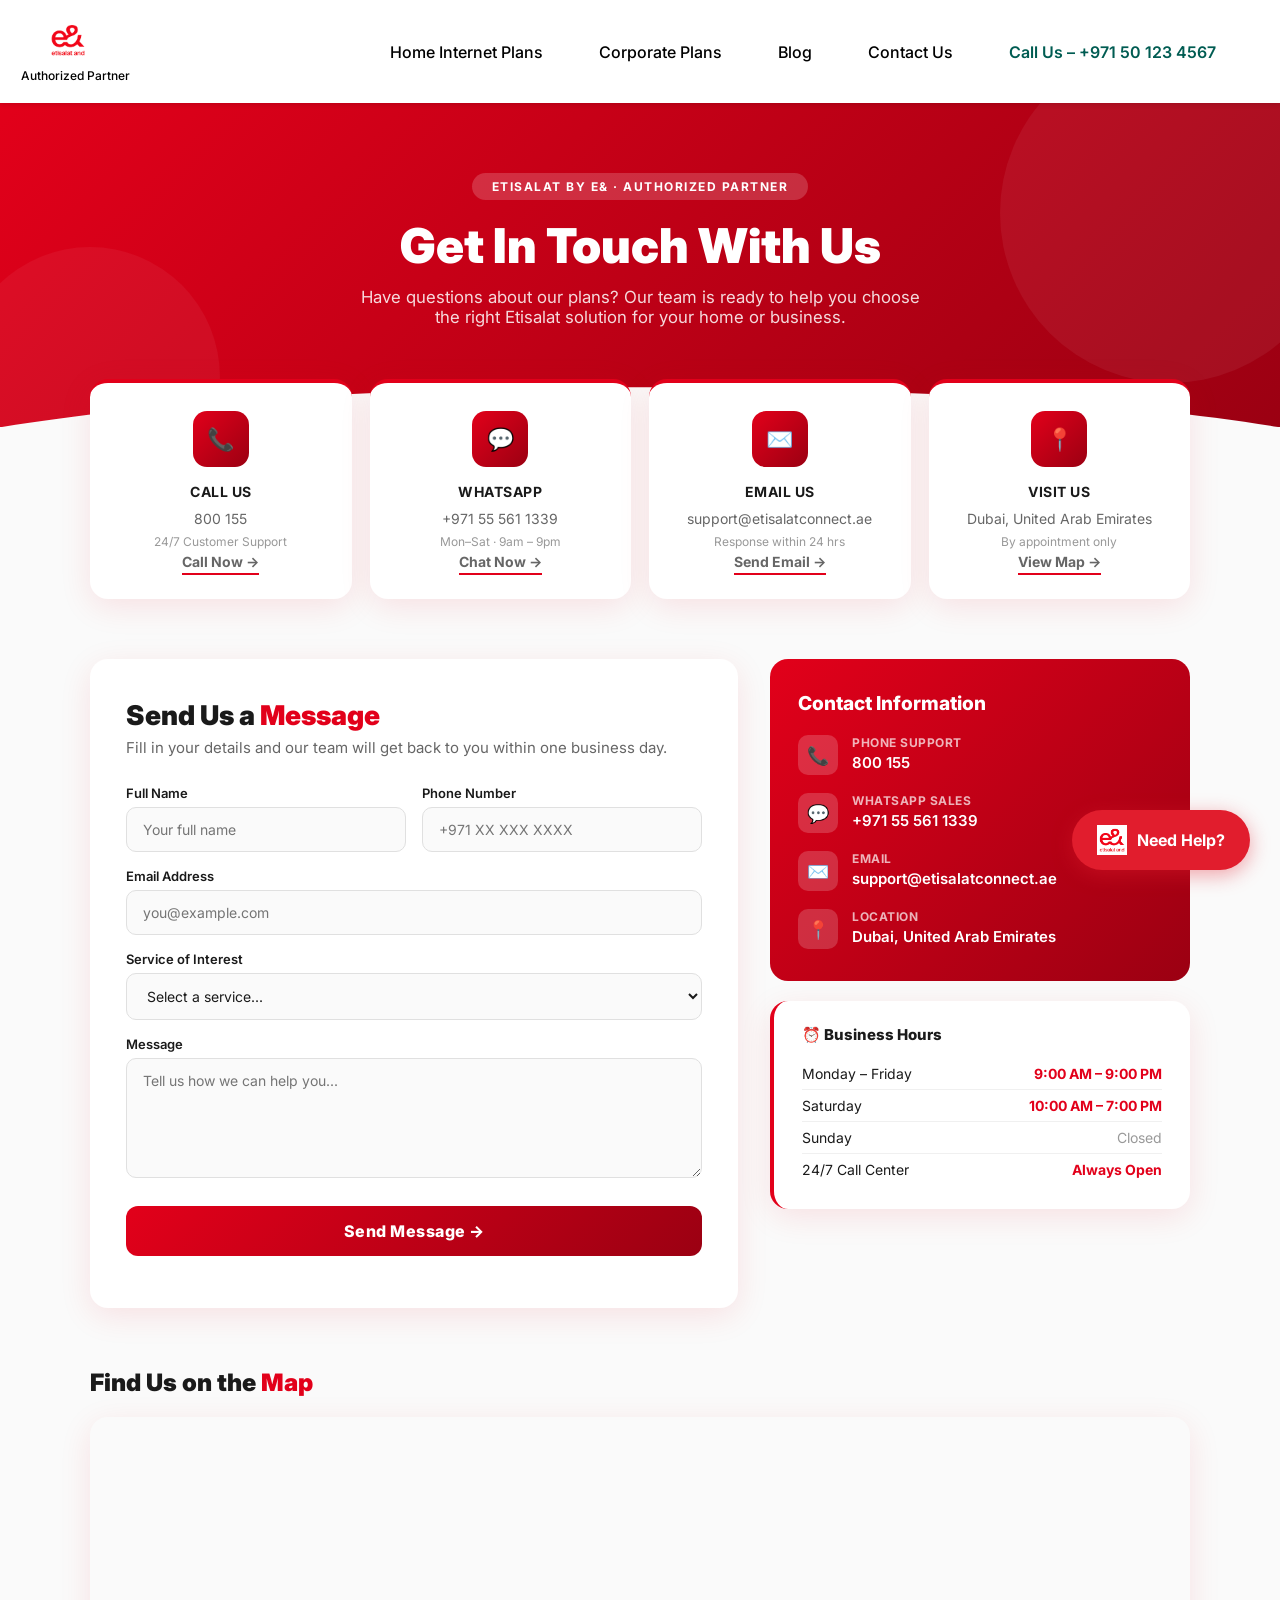
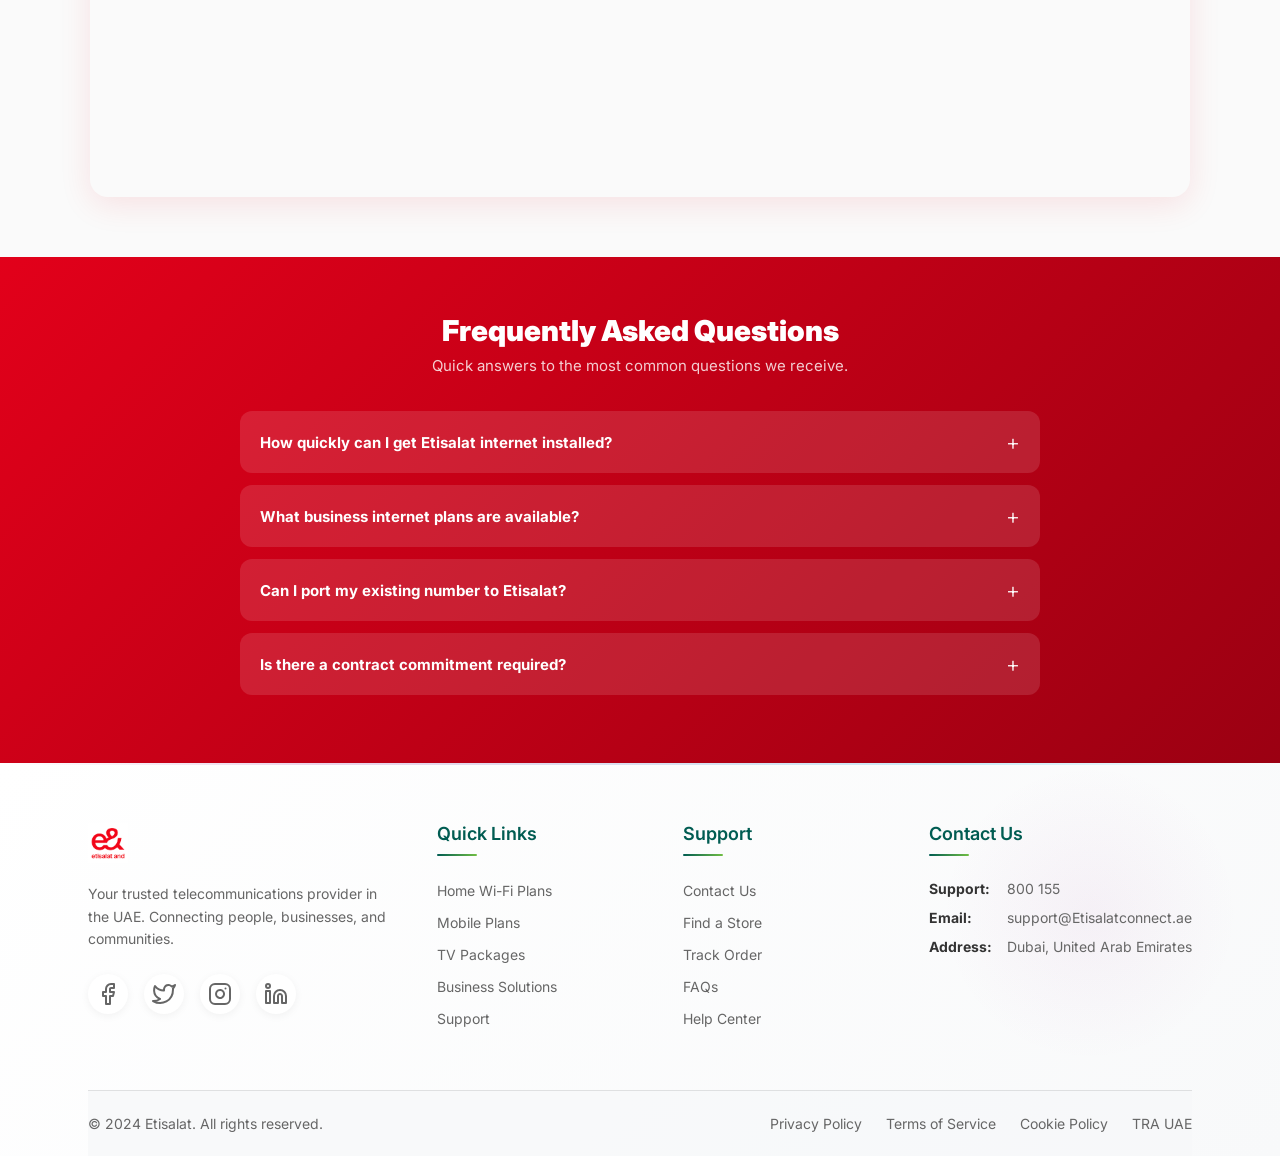
==== contact.html @ 7878f1e3 "added etisalat" ====
﻿<!DOCTYPE html>
<html lang="en">

<head>
    <meta charset="UTF-8">
    <meta name="viewport" content="width=device-width, initial-scale=1.0">

    <!-- Primary SEO Meta Tags -->
    <title>Contact Etisalat by e& | Support & Sales</title>
    <meta name="title" content="Contact Etisalat by e& | Support & Sales">
    <meta name="description"
        content="Contact Etisalat by e& for home and business internet plans, sales and support across UAE. Call +971 55 561 1339 or visit our office in Dubai." />
    <meta name="keywords"
        content="Etisalat contact, Etisalat support, Etisalat sales, Etisalat internet plans contact, Etisalat home internet contact, Etisalat corporate contact, Etisalat recharge online, Etisalat offers" />
    <meta name="robots" content="index, follow">
    <meta http-equiv="Content-Type" content="text/html; charset=utf-8">
    <meta name="language" content="English">
    <meta name="author" content="Etisalat by e& Authorized Partner">

    <!-- Open Graph / Facebook -->
    <meta property="og:type" content="website">
    <meta property="og:url" content="https://www.Etisalatconnect.ae/corporate-plans">
    <meta property="og:title" content="Etisalat Corporate Plans UAE | Business Internet Plans Dubai">
    <meta property="og:description"
        content="Get the best Etisalat corporate internet plans in UAE. High-speed business internet starting from AED 279. Fiber, wireless, and 5G business plans with unlimited data.">
    <meta property="og:image" content="https://www.Etisalatconnect.ae/img/Etisalat-corporate-plans-uae.jpg">
    <meta property="og:site_name" content="Etisalat by e&">
    <meta property="og:locale" content="en_AE">

    <!-- Twitter -->
    <meta property="twitter:card" content="summary_large_image">
    <meta property="twitter:url" content="https://www.Etisalatconnect.ae/corporate-plans">
    <meta property="twitter:title" content="Etisalat Corporate Plans UAE | Business Internet Plans Dubai">
    <meta property="twitter:description"
        content="Get the best Etisalat corporate internet plans in UAE. High-speed business internet starting from AED 279. Fiber, wireless, and 5G business plans.">
    <meta property="twitter:image" content="https://www.Etisalatconnect.ae/img/Etisalat-corporate-plans-uae.jpg">

    <!-- Additional SEO Meta Tags -->
    <meta name="geo.region" content="AE">
    <meta name="geo.country" content="United Arab Emirates">
    <meta name="geo.placename" content="Dubai, Abu Dhabi, UAE">
    <meta name="ICBM" content="25.2048,55.2708">

    <!-- Canonical URL -->
    <link rel="canonical" href="https://www.Etisalatconnect.ae/contact">

    <!-- Alternate URLs for different languages/regions -->
    <link rel="alternate" hreflang="en" href="https://www.Etisalatconnect.ae/contact" />
    <link rel="alternate" hreflang="en-ae" href="https://www.Etisalatconnect.ae/contact">
    <link rel="alternate" hreflang="ar-ae" href="https://www.Etisalatconnect.ae/ar/contact">

    <!-- Favicon and Icons -->
    <link rel="icon" type="image/png" href="img/etisalat.png">
    <link rel="shortcut icon" type="image/png" href="img/etisalat.png">
    <link rel="apple-touch-icon" sizes="180x180" href="img/etisalat.png">
    <link rel="icon" type="image/png" sizes="32x32" href="img/etisalat.png">
    <link rel="icon" type="image/png" sizes="16x16" href="img/etisalat.png">

    <!-- Stylesheets -->
    <link rel="stylesheet" href="styles_corp.css">
    <link href="https://fonts.googleapis.com/css2?family=Inter:wght@400;500;600;700&display=swap" rel="stylesheet">

    <!-- Structured Data / JSON-LD -->
    <script type="application/ld+json">
    {
      "@context": "https://schema.org",
      "@type": "Organization",
      "name": "Etisalat by e&",
      "url": "https://www.Etisalatconnect.ae/",
      "logo": "https://www.Etisalatconnect.ae/img/etisalat.png",
      "description": "Authorized partner for Etisalat by e& telecommunications services in UAE",
      "address": {
        "@type": "PostalAddress",
        "addressCountry": "AE",
        "addressRegion": "Dubai",
        "addressLocality": "UAE"
      },
      "contactPoint": {
        "@type": "ContactPoint",
        "telephone": "+971555611339",
        "contactType": "customer service",
        "availableLanguage": ["English", "Arabic"]
      },
      "sameAs": [
        "https://www.facebook.com/share/p/1CXhuVPoMN/,
        "https://www.instagram.com/p/DNqH9D_t590/?igsh=MXd5d28xZDhveTFoMQ==,
        "https://www.linkedin.com/company/Etisalatemirates"
      ]
    }
    </script>

    <script type="application/ld+json">
    {
      "@context": "https://schema.org",
      "@type": "Service",
      "name": "Etisalat Corporate Internet Plans",
      "description": "High-speed business internet plans for corporations in UAE starting from AED 279",
      "provider": {
        "@type": "Organization",
        "name": "Etisalat by e&"
      },
      "areaServed": {
        "@type": "Country",
        "name": "United Arab Emirates"
      },
      "offers": [
        {
          "@type": "Offer",
          "name": "Business Starter Pro",
          "price": "279",
          "priceCurrency": "AED",
          "description": "High-speed business internet with 5G router and unlimited data"
        },
        {
          "@type": "Offer",
          "name": "Business Ultimate",
          "price": "854",
          "priceCurrency": "AED",
          "description": "Premium business internet with fiber connection and advanced features"
        }
      ]
    }
    </script>

    <meta name="google-site-verification" content="kZEFpEoJaKyCHJHWH1KI2G2YCe7p3eFFX-vx_aaikHQ" />

    <!-- Google Tag Manager -->
    <script>(function (w, d, s, l, i) {
            w[l] = w[l] || []; w[l].push({
                'gtm.start':
                    new Date().getTime(), event: 'gtm.js'
            }); var f = d.getElementsByTagName(s)[0],
                j = d.createElement(s), dl = l != 'dataLayer' ? '&l=' + l : ''; j.async = true; j.src =
                    'https://www.googletagmanager.com/gtm.js?id=' + i + dl; f.parentNode.insertBefore(j, f);
        })(window, document, 'script', 'dataLayer', 'GTM-PZJKNF52');</script>
    <!-- End Google Tag Manager -->


    <!-- Google tag (gtag.js) -->
    <script async src="https://www.googletagmanager.com/gtag/js?id=AW-17406763028"></script>
    <script>
        window.dataLayer = window.dataLayer || [];
        function gtag() { dataLayer.push(arguments); }
        gtag('js', new Date());

        gtag('config', 'AW-17406763028');
    </script>


</head>

<body>
    <!-- Google Tag Manager (noscript) -->
    <noscript><iframe src="https://www.googletagmanager.com/ns.html?id=GTM-PZJKNF52" height="0" width="0"
            style="display:none;visibility:hidden"></iframe></noscript>
    <!-- End Google Tag Manager (noscript) -->

    <header role="banner">
        <nav class="main-nav" role="navigation" aria-label="Main navigation">
            <div class="nav-container">
                <div class="logo-container">
                    <a href="/" class="logo" aria-label="Etisalat by e& Home">
                        <img src="img/etisalat.png" alt="Etisalat by e& logo - Authorized Partner">
                    </a>
                    <span class="authorized-text">Authorized Partner</span>
                </div>
                <button class="mobile-menu-toggle" aria-label="Toggle mobile menu">
                    <span></span>
                    <span></span>
                    <span></span>
                </button>
                <div class="nav-links">
                    <!-- <div class="nav-item active">
                        <a href="/index_corp.html" aria-label="Etisalat Corporate Plans UAE">Home</a>
                    </div> -->
                    <div class="nav-item">
                        <a href="/index.html" aria-label="Etisalat Home Internet Plans UAE">Home Internet Plans</a>
                    </div>
                    <div class="nav-item ">
                        <a href="/index_corp.html" aria-label="View Corporate Internet Plans">Corporate Plans</a>
                    </div>
                    <div class="nav-item">
                        <a href="/blog.html" aria-label="View Etisalat by e& Blog">Blog</a>
                    </div>
                    <div class="nav-item">
                        <a href="/contact.html" aria-label="Contact Etisalat by e&">Contact Us</a>
                    </div>

                    <div class="nav-item">
                        <a href="tel:+971501234567" class="phone-link"
                            aria-label="Call Etisalat by e& at +971 50 123 4567">Call Us – +971 50 123 4567</a>
                    </div>
                </div>

            </div>
        </nav>
    </header>
    <main>

        <style>
            :root {
                --red-1: #e2001a;
                --red-2: #9b0012;
                --off-white: #fafafa;
                --text-dark: #1a1a1a;
                --text-muted: #666;
                --radius: 18px;
                --shadow: 0 8px 32px rgba(226,0,26,0.10);
            }
            .ct-hero {
                background: linear-gradient(135deg, var(--red-1) 0%, var(--red-2) 100%);
                padding: 70px 24px 100px;
                text-align: center;
                position: relative;
                overflow: hidden;
            }
            .ct-hero::before {
                content: '';
                position: absolute;
                top: -60px; right: -60px;
                width: 340px; height: 340px;
                border-radius: 50%;
                background: rgba(255,255,255,0.06);
            }
            .ct-hero::after {
                content: '';
                position: absolute;
                bottom: -80px; left: -40px;
                width: 260px; height: 260px;
                border-radius: 50%;
                background: rgba(255,255,255,0.05);
            }
            .ct-hero-badge {
                display: inline-block;
                background: rgba(255,255,255,0.18);
                color: #fff;
                font-size: 12px;
                font-weight: 700;
                letter-spacing: 1.5px;
                text-transform: uppercase;
                border-radius: 30px;
                padding: 6px 20px;
                margin-bottom: 18px;
            }
            .ct-hero h1 {
                color: #fff;
                font-size: clamp(2rem, 5vw, 3rem);
                font-weight: 900;
                margin: 0 0 14px;
                line-height: 1.15;
                position: relative;
                z-index: 1;
            }
            .ct-hero p {
                color: rgba(255,255,255,0.85);
                font-size: 1.05rem;
                max-width: 560px;
                margin: 0 auto;
                position: relative;
                z-index: 1;
            }
            .ct-hero-wave { position: absolute; bottom: 0; left: 0; width: 100%; line-height: 0; }
            .ct-cards-section { background: var(--off-white); padding: 0 24px 40px; }
            .ct-cards-grid {
                display: grid;
                grid-template-columns: repeat(4, 1fr);
                gap: 18px;
                max-width: 1100px;
                margin: -48px auto 0;
                position: relative;
                z-index: 10;
            }
            .ct-card {
                background: #fff;
                border-radius: var(--radius);
                box-shadow: var(--shadow);
                padding: 28px 20px 24px;
                text-align: center;
                transition: transform 0.3s, box-shadow 0.3s;
                border-top: 4px solid var(--red-1);
            }
            .ct-card:hover { transform: translateY(-6px); box-shadow: 0 18px 40px rgba(226,0,26,0.16); }
            .ct-card-icon {
                width: 56px; height: 56px;
                background: linear-gradient(135deg, var(--red-1), var(--red-2));
                border-radius: 14px;
                display: flex; align-items: center; justify-content: center;
                margin: 0 auto 16px; font-size: 22px;
            }
            .ct-card h3 { font-size: 14px; font-weight: 700; color: var(--text-dark); margin: 0 0 8px; text-transform: uppercase; letter-spacing: 0.5px; }
            .ct-card p, .ct-card a { font-size: 14px; color: var(--text-muted); margin: 0; line-height: 1.5; text-decoration: none; }
            .ct-card a:hover { color: var(--red-1); }
            .ct-card-link { display: inline-block; margin-top: 10px; color: var(--red-1); font-weight: 700; font-size: 13px; border-bottom: 2px solid var(--red-1); padding-bottom: 1px; text-decoration: none; }
            .ct-main { background: var(--off-white); padding: 20px 24px 60px; }
            .ct-main-inner {
                max-width: 1100px; margin: 0 auto;
                display: grid; grid-template-columns: 1fr 420px; gap: 32px; align-items: start;
            }
            .ct-form-panel { background: #fff; border-radius: var(--radius); box-shadow: var(--shadow); padding: 40px 36px; }
            .ct-form-panel h2 { font-size: 1.7rem; font-weight: 900; color: var(--text-dark); margin: 0 0 6px; }
            .ct-form-panel h2 span { color: var(--red-1); }
            .ct-subtext { color: var(--text-muted); font-size: 15px; margin: 0 0 28px; }
            .ct-form-row { display: grid; grid-template-columns: 1fr 1fr; gap: 16px; }
            .ct-field { margin-bottom: 16px; }
            .ct-field label { display: block; font-size: 13px; font-weight: 600; color: var(--text-dark); margin-bottom: 6px; }
            .ct-field input, .ct-field select, .ct-field textarea {
                width: 100%; padding: 13px 16px; border: 1.5px solid #e0e0e0;
                border-radius: 10px; font-size: 14px; color: var(--text-dark);
                background: #fafafa; outline: none; transition: border-color 0.25s, box-shadow 0.25s;
                box-sizing: border-box; font-family: inherit;
            }
            .ct-field input:focus, .ct-field select:focus, .ct-field textarea:focus {
                border-color: var(--red-1); box-shadow: 0 0 0 3px rgba(226,0,26,0.10); background: #fff;
            }
            .ct-field textarea { resize: vertical; min-height: 120px; }
            .ct-submit-btn {
                width: 100%; padding: 15px;
                background: linear-gradient(135deg, var(--red-1), var(--red-2));
                color: #fff; font-size: 16px; font-weight: 800; border: none;
                border-radius: 12px; cursor: pointer; letter-spacing: 0.5px;
                transition: opacity 0.2s, transform 0.2s; margin-top: 8px;
            }
            .ct-submit-btn:hover { opacity: 0.92; transform: translateY(-2px); }
            #ct-response { margin-top: 12px; font-size: 14px; text-align: center; font-weight: 600; color: var(--red-1); }
            .ct-info-panel { display: flex; flex-direction: column; gap: 20px; }
            .ct-info-box {
                background: linear-gradient(135deg, var(--red-1) 0%, var(--red-2) 100%);
                border-radius: var(--radius); padding: 32px 28px; color: #fff;
            }
            .ct-info-box h3 { font-size: 1.2rem; font-weight: 800; margin: 0 0 20px; }
            .ct-info-item { display: flex; align-items: flex-start; gap: 14px; margin-bottom: 18px; }
            .ct-info-item:last-child { margin-bottom: 0; }
            .ct-info-icon { width: 40px; height: 40px; border-radius: 10px; background: rgba(255,255,255,0.18); display: flex; align-items: center; justify-content: center; font-size: 18px; flex-shrink: 0; }
            .ct-info-text strong { display: block; font-size: 12px; opacity: 0.7; text-transform: uppercase; letter-spacing: 0.5px; margin-bottom: 2px; }
            .ct-info-text span { font-size: 15px; font-weight: 600; }
            .ct-info-text a { color: #fff; text-decoration: none; }
            .ct-info-text a:hover { opacity: 0.85; }
            .ct-hours-box { background: #fff; border-radius: var(--radius); box-shadow: var(--shadow); padding: 24px 28px; border-left: 4px solid var(--red-1); }
            .ct-hours-box h3 { font-size: 15px; font-weight: 800; color: var(--text-dark); margin: 0 0 14px; }
            .ct-hours-row { display: flex; justify-content: space-between; font-size: 14px; padding: 7px 0; border-bottom: 1px solid #f0f0f0; color: var(--text-dark); }
            .ct-hours-row:last-child { border-bottom: none; }
            .ct-hours-row .open { color: var(--red-1); font-weight: 700; }
            .ct-map-section { padding: 0 24px 60px; background: var(--off-white); }
            .ct-map-inner { max-width: 1100px; margin: 0 auto; }
            .ct-map-inner h2 { font-size: 1.5rem; font-weight: 900; color: var(--text-dark); margin: 0 0 20px; }
            .ct-map-inner h2 span { color: var(--red-1); }
            .ct-map-frame { border-radius: var(--radius); overflow: hidden; box-shadow: var(--shadow); border: none; display: block; }
            .ct-faq-section { background: linear-gradient(135deg, var(--red-1) 0%, var(--red-2) 100%); padding: 56px 24px; }
            .ct-faq-inner { max-width: 800px; margin: 0 auto; text-align: center; }
            .ct-faq-inner h2 { color: #fff; font-size: 1.8rem; font-weight: 900; margin: 0 0 8px; }
            .ct-faq-inner > p { color: rgba(255,255,255,0.8); margin: 0 0 36px; font-size: 15px; }
            .ct-faq-list { text-align: left; }
            .ct-faq-item { background: rgba(255,255,255,0.12); border-radius: 12px; margin-bottom: 12px; overflow: hidden; }
            .ct-faq-q { padding: 18px 20px; font-size: 15px; font-weight: 700; color: #fff; cursor: pointer; display: flex; justify-content: space-between; align-items: center; user-select: none; }
            .ct-faq-q-icon { font-size: 22px; font-weight: 300; transition: transform 0.3s; }
            .ct-faq-a { display: none; padding: 0 20px 18px; font-size: 14px; color: rgba(255,255,255,0.85); line-height: 1.65; }
            .ct-faq-item.open .ct-faq-q-icon { transform: rotate(45deg); }
            .ct-faq-item.open .ct-faq-a { display: block; }
            @media (max-width: 900px) {
                .ct-cards-grid { grid-template-columns: repeat(2, 1fr); }
                .ct-main-inner { grid-template-columns: 1fr; }
            }
            @media (max-width: 560px) {
                .ct-form-row { grid-template-columns: 1fr; }
                .ct-form-panel { padding: 28px 20px; }
                .ct-cards-grid { grid-template-columns: 1fr 1fr; }
                .ct-hero { padding: 50px 20px 80px; }
            }
        </style>

        <!-- HERO -->
        <section class="ct-hero">
            <div class="ct-hero-badge">Etisalat by e&amp; &middot; Authorized Partner</div>
            <h1>Get In Touch With Us</h1>
            <p>Have questions about our plans? Our team is ready to help you choose the right Etisalat solution for your home or business.</p>
            <div class="ct-hero-wave">
                <svg viewBox="0 0 1440 60" fill="none" xmlns="http://www.w3.org/2000/svg" preserveAspectRatio="none">
                    <path d="M0 60 C360 0 1080 0 1440 60 L1440 60 L0 60 Z" fill="#fafafa"/>
                </svg>
            </div>
        </section>

        <!-- QUICK CONTACT CARDS -->
        <section class="ct-cards-section">
            <div class="ct-cards-grid">
                <div class="ct-card">
                    <div class="ct-card-icon">&#128222;</div>
                    <h3>Call Us</h3>
                    <p><a href="tel:800155">800 155</a></p>
                    <p style="font-size:12px;margin-top:4px;color:#999">24/7 Customer Support</p>
                    <a class="ct-card-link" href="tel:800155">Call Now &rarr;</a>
                </div>
                <div class="ct-card">
                    <div class="ct-card-icon">&#128172;</div>
                    <h3>WhatsApp</h3>
                    <p><a href="https://wa.me/971555611339" target="_blank">+971 55 561 1339</a></p>
                    <p style="font-size:12px;margin-top:4px;color:#999">Mon&ndash;Sat &middot; 9am &ndash; 9pm</p>
                    <a class="ct-card-link" href="https://wa.me/971555611339" target="_blank">Chat Now &rarr;</a>
                </div>
                <div class="ct-card">
                    <div class="ct-card-icon">&#9993;&#65039;</div>
                    <h3>Email Us</h3>
                    <p><a href="mailto:support@etisalatconnect.ae">support@etisalatconnect.ae</a></p>
                    <p style="font-size:12px;margin-top:4px;color:#999">Response within 24 hrs</p>
                    <a class="ct-card-link" href="mailto:support@etisalatconnect.ae">Send Email &rarr;</a>
                </div>
                <div class="ct-card">
                    <div class="ct-card-icon">&#128205;</div>
                    <h3>Visit Us</h3>
                    <p>Dubai, United Arab Emirates</p>
                    <p style="font-size:12px;margin-top:4px;color:#999">By appointment only</p>
                    <a class="ct-card-link" href="#ct-map">View Map &rarr;</a>
                </div>
            </div>
        </section>

        <!-- FORM + INFO -->
        <section class="ct-main">
            <div class="ct-main-inner">
                <div class="ct-form-panel">
                    <h2>Send Us a <span>Message</span></h2>
                    <p class="ct-subtext">Fill in your details and our team will get back to you within one business day.</p>
                    <form id="contact-form">
                        <div class="ct-form-row">
                            <div class="ct-field">
                                <label for="name">Full Name</label>
                                <input type="text" id="name" placeholder="Your full name" required>
                            </div>
                            <div class="ct-field">
                                <label for="phone">Phone Number</label>
                                <input type="tel" id="phone" placeholder="+971 XX XXX XXXX" required>
                            </div>
                        </div>
                        <div class="ct-field">
                            <label for="email">Email Address</label>
                            <input type="email" id="email" placeholder="you@example.com" required>
                        </div>
                        <div class="ct-field">
                            <label for="service">Service of Interest</label>
                            <select id="service">
                                <option value="">Select a service...</option>
                                <option>Home Internet Plans</option>
                                <option>Corporate / Business Plans</option>
                                <option>5G Wireless Plans</option>
                                <option>Fiber Internet Plans</option>
                                <option>Landline Services</option>
                                <option>Other</option>
                            </select>
                        </div>
                        <div class="ct-field">
                            <label for="message">Message</label>
                            <textarea id="message" placeholder="Tell us how we can help you..." required></textarea>
                        </div>
                        <button type="submit" class="ct-submit-btn">Send Message &rarr;</button>
                    </form>
                    <p id="ct-response"></p>
                </div>

                <div class="ct-info-panel">
                    <div class="ct-info-box">
                        <h3>Contact Information</h3>
                        <div class="ct-info-item">
                            <div class="ct-info-icon">&#128222;</div>
                            <div class="ct-info-text">
                                <strong>Phone Support</strong>
                                <span><a href="tel:800155">800 155</a></span>
                            </div>
                        </div>
                        <div class="ct-info-item">
                            <div class="ct-info-icon">&#128172;</div>
                            <div class="ct-info-text">
                                <strong>WhatsApp Sales</strong>
                                <span><a href="https://wa.me/971555611339" target="_blank">+971 55 561 1339</a></span>
                            </div>
                        </div>
                        <div class="ct-info-item">
                            <div class="ct-info-icon">&#9993;&#65039;</div>
                            <div class="ct-info-text">
                                <strong>Email</strong>
                                <span><a href="mailto:support@etisalatconnect.ae">support@etisalatconnect.ae</a></span>
                            </div>
                        </div>
                        <div class="ct-info-item">
                            <div class="ct-info-icon">&#128205;</div>
                            <div class="ct-info-text">
                                <strong>Location</strong>
                                <span>Dubai, United Arab Emirates</span>
                            </div>
                        </div>
                    </div>
                    <div class="ct-hours-box">
                        <h3>&#9200; Business Hours</h3>
                        <div class="ct-hours-row"><span>Monday &ndash; Friday</span><span class="open">9:00 AM &ndash; 9:00 PM</span></div>
                        <div class="ct-hours-row"><span>Saturday</span><span class="open">10:00 AM &ndash; 7:00 PM</span></div>
                        <div class="ct-hours-row"><span>Sunday</span><span style="color:#999">Closed</span></div>
                        <div class="ct-hours-row"><span>24/7 Call Center</span><span class="open">Always Open</span></div>
                    </div>
                </div>
            </div>
        </section>

        <!-- MAP -->
        <section class="ct-map-section" id="ct-map">
            <div class="ct-map-inner">
                <h2>Find Us on the <span>Map</span></h2>
                <iframe
                    class="ct-map-frame"
                    src="https://www.google.com/maps/embed?pb=!1m18!1m12!1m3!1d3609.2048655985!2d55.3027!3d25.2285!2m3!1f0!2f0!3f0!3m2!1i1024!2i768!4f13.1!3m3!1m2!1s0x0%3A0x0!2zMjXCsDEzJzQyLjYiTiA1NcKwMTgnMDkuNyJF!5e0!3m2!1sen!2sae!4v1630000000000!5m2!1sen!2sae"
                    width="100%" height="380" style="border:0;"
                    allowfullscreen="" loading="lazy"
                    referrerpolicy="no-referrer-when-downgrade"
                    title="Etisalat by e&amp; Office Location Dubai">
                </iframe>
            </div>
        </section>

        <!-- FAQ -->
        <section class="ct-faq-section">
            <div class="ct-faq-inner">
                <h2>Frequently Asked Questions</h2>
                <p>Quick answers to the most common questions we receive.</p>
                <div class="ct-faq-list">
                    <div class="ct-faq-item">
                        <div class="ct-faq-q" onclick="this.parentElement.classList.toggle('open')">
                            How quickly can I get Etisalat internet installed?
                            <span class="ct-faq-q-icon">+</span>
                        </div>
                        <div class="ct-faq-a">Installation is typically completed within 2&ndash;5 business days after order confirmation. Our team will contact you to schedule a convenient time.</div>
                    </div>
                    <div class="ct-faq-item">
                        <div class="ct-faq-q" onclick="this.parentElement.classList.toggle('open')">
                            What business internet plans are available?
                            <span class="ct-faq-q-icon">+</span>
                        </div>
                        <div class="ct-faq-a">We offer Business Starter Pro (1 Gbps, AED 279/month), Business Ultimate 200Mbps and 400Mbps fiber plans, and 5G Wireless plans. All include free installation and optional landline services.</div>
                    </div>
                    <div class="ct-faq-item">
                        <div class="ct-faq-q" onclick="this.parentElement.classList.toggle('open')">
                            Can I port my existing number to Etisalat?
                            <span class="ct-faq-q-icon">+</span>
                        </div>
                        <div class="ct-faq-a">Yes! We offer 3 months free porting on most business plans. Contact our sales team and we will handle the entire process for you.</div>
                    </div>
                    <div class="ct-faq-item">
                        <div class="ct-faq-q" onclick="this.parentElement.classList.toggle('open')">
                            Is there a contract commitment required?
                            <span class="ct-faq-q-icon">+</span>
                        </div>
                        <div class="ct-faq-a">Most plans require a 12-month commitment to get the best pricing and priority support. Contact us for flexible options if needed.</div>
                    </div>
                </div>
            </div>
        </section>

    </main>

    <footer class="main-footer">
        <div class="footer-content">
            <div class="footer-grid">
                <div class="footer-column">
                    <img src="img/etisalat.png" alt="Etisalat logo" class="footer-logo">
                    <p class="footer-description">Your trusted telecommunications provider in the UAE. Connecting
                        people, businesses, and communities.</p>
                    <div class="social-links">
                        <a href="#" class="social-icon">
                            <svg width="24" height="24" viewBox="0 0 24 24" fill="none">
                                <path
                                    d="M18 2H15C13.6739 2 12.4021 2.52678 11.4645 3.46447C10.5268 4.40215 10 5.67392 10 7V10H7V14H10V22H14V14H17L18 10H14V7C14 6.73478 14.1054 6.48043 14.2929 6.29289C14.4804 6.10536 14.7348 6 15 6H18V2Z"
                                    stroke="currentColor" stroke-width="2" stroke-linecap="round"
                                    stroke-linejoin="round" />
                            </svg>
                        </a>
                        <a href="#" class="social-icon">
                            <svg width="24" height="24" viewBox="0 0 24 24" fill="none">
                                <path
                                    d="M23 3.01006C22.0424 3.68553 20.9821 4.20217 19.86 4.54006C19.2577 3.84757 18.4573 3.35675 17.567 3.13398C16.6767 2.91122 15.7395 2.96725 14.8821 3.29451C14.0247 3.62177 13.2884 4.20446 12.773 4.96377C12.2575 5.72309 11.9877 6.62239 12 7.54006V8.54006C10.2426 8.58562 8.50127 8.19587 6.93101 7.4055C5.36074 6.61513 4.01032 5.44869 3 4.01006C3 4.01006 -1 13.0101 8 17.0101C5.94053 18.408 3.48716 19.109 1 19.0101C10 24.0101 21 19.0101 21 7.51006C20.9991 7.23151 20.9723 6.95365 20.92 6.68006C21.9406 5.67355 22.6608 4.40277 23 3.01006Z"
                                    stroke="currentColor" stroke-width="2" stroke-linecap="round"
                                    stroke-linejoin="round" />
                            </svg>
                        </a>
                        <a href="#" class="social-icon">
                            <svg width="24" height="24" viewBox="0 0 24 24" fill="none">
                                <path
                                    d="M17 2H7C4.23858 2 2 4.23858 2 7V17C2 19.7614 4.23858 22 7 22H17C19.7614 22 22 19.7614 22 17V7C22 4.23858 19.7614 2 17 2Z"
                                    stroke="currentColor" stroke-width="2" stroke-linecap="round"
                                    stroke-linejoin="round" />
                                <path
                                    d="M16 11.37C16.1234 12.2022 15.9813 13.0522 15.5938 13.799C15.2063 14.5458 14.5931 15.1514 13.8416 15.5297C13.0901 15.9079 12.2384 16.0396 11.4078 15.9059C10.5771 15.7723 9.80976 15.3801 9.21484 14.7852C8.61992 14.1902 8.22773 13.4229 8.09406 12.5922C7.9604 11.7615 8.09206 10.9099 8.47032 10.1584C8.84858 9.40685 9.45418 8.79374 10.201 8.40624C10.9478 8.01874 11.7978 7.87658 12.63 8C13.4789 8.12588 14.2649 8.52146 14.8717 9.12831C15.4785 9.73515 15.8741 10.5211 16 11.37Z"
                                    stroke="currentColor" stroke-width="2" stroke-linecap="round"
                                    stroke-linejoin="round" />
                                <path d="M17.5 6.5H17.51" stroke="currentColor" stroke-width="2" stroke-linecap="round"
                                    stroke-linejoin="round" />
                            </svg>
                        </a>
                        <a href="#" class="social-icon">
                            <svg width="24" height="24" viewBox="0 0 24 24" fill="none">
                                <path
                                    d="M16 8C17.5913 8 19.1174 8.63214 20.2426 9.75736C21.3679 10.8826 22 12.4087 22 14V21H18V14C18 13.4696 17.7893 12.9609 17.4142 12.5858C17.0391 12.2107 16.5304 12 16 12C15.4696 12 14.9609 12.2107 14.5858 12.5858C14.2107 12.9609 14 13.4696 14 14V21H10V14C10 12.4087 10.6321 10.8826 11.7574 9.75736C12.8826 8.63214 14.4087 8 16 8Z"
                                    stroke="currentColor" stroke-width="2" stroke-linecap="round"
                                    stroke-linejoin="round" />
                                <path d="M6 9H2V21H6V9Z" stroke="currentColor" stroke-width="2" stroke-linecap="round"
                                    stroke-linejoin="round" />
                                <path
                                    d="M4 6C5.10457 6 6 5.10457 6 4C6 2.89543 5.10457 2 4 2C2.89543 2 2 2.89543 2 4C2 5.10457 2.89543 6 4 6Z"
                                    stroke="currentColor" stroke-width="2" stroke-linecap="round"
                                    stroke-linejoin="round" />
                            </svg>
                        </a>
                    </div>
                </div>

                <div class="footer-column">
                    <h3>Quick Links</h3>
                    <ul class="footer-links">
                        <li><a href="#">Home Wi-Fi Plans</a></li>
                        <li><a href="#">Mobile Plans</a></li>
                        <li><a href="#">TV Packages</a></li>
                        <li><a href="#">Business Solutions</a></li>
                        <li><a href="#">Support</a></li>
                    </ul>
                </div>

                <div class="footer-column">
                    <h3>Support</h3>
                    <ul class="footer-links">
                        <li><a href="#">Contact Us</a></li>
                        <li><a href="#">Find a Store</a></li>
                        <li><a href="#">Track Order</a></li>
                        <li><a href="#">FAQs</a></li>
                        <li><a href="#">Help Center</a></li>
                    </ul>
                </div>

                <div class="footer-column">
                    <h3>Contact Us</h3>
                    <div class="contact-info">
                        <!-- <p><strong>Sales:</strong> +971 55 561 1339</p> -->
                        <p><strong>Support:</strong> 800 155</p>
                        <p><strong>Email:</strong> support@Etisalatconnect.ae</p>
                        <p><strong>Address:</strong> Dubai, United Arab Emirates</p>
                    </div>
                </div>
            </div>

            <div class="footer-bottom">
                <div class="footer-bottom-content">
                    <p class="copyright">© 2024 Etisalat. All rights reserved.</p>
                    <div class="legal-links">
                        <a href="#">Privacy Policy</a>
                        <a href="#">Terms of Service</a>
                        <a href="#">Cookie Policy</a>
                        <a href="https://www.tra.gov.ae/" target="_blank" rel="noopener">TRA UAE</a>
                    </div>
                </div>
            </div>
        </div>
    </footer>

    <script>
        // Mobile menu toggle functionality
        const mobileMenuToggle = document.querySelector('.mobile-menu-toggle');
        const navLinks = document.querySelector('.nav-links');
        const dropdownMenus = document.querySelectorAll('.dropdown-menu');
        const navItems = document.querySelectorAll('.nav-item');

        // Toggle mobile menu
        if (mobileMenuToggle) {
            mobileMenuToggle.addEventListener('click', () => {
                mobileMenuToggle.classList.toggle('active');
                navLinks.classList.toggle('active');
                // Close all dropdowns when toggling mobile menu
                dropdownMenus.forEach(menu => menu.classList.remove('show'));
                navItems.forEach(item => item.classList.remove('active'));
            });
        }

        // Handle dropdown menus
        navItems.forEach(item => {
            const link = item.querySelector('a');
            const dropdown = item.querySelector('.dropdown-menu');

            if (link && dropdown) {
                link.addEventListener('click', (e) => {
                    // Only prevent default on mobile
                    if (window.innerWidth <= 768) {
                        e.preventDefault();

                        // Close other dropdowns
                        navItems.forEach(otherItem => {
                            if (otherItem !== item) {
                                otherItem.classList.remove('active');
                                const otherDropdown = otherItem.querySelector('.dropdown-menu');
                                if (otherDropdown) {
                                    otherDropdown.classList.remove('show');
                                }
                            }
                        });

                        // Toggle current dropdown
                        item.classList.toggle('active');
                        dropdown.classList.toggle('show');
                    }
                });
            }
        });

        // Close dropdowns when clicking outside
        document.addEventListener('click', (e) => {
            if (!e.target.closest('.nav-item')) {
                dropdownMenus.forEach(menu => menu.classList.remove('show'));
                navItems.forEach(item => item.classList.remove('active'));
            }
        });

        // Handle window resize
        window.addEventListener('resize', () => {
            if (window.innerWidth > 768) {
                // Reset mobile menu state
                mobileMenuToggle.classList.remove('active');
                navLinks.classList.remove('active');
                // Reset dropdown states
                dropdownMenus.forEach(menu => menu.classList.remove('show'));
                navItems.forEach(item => item.classList.remove('active'));
            }
        });

        // Know More toggle functionality
        function toggleKnowMore(element) {
            const content = element.parentElement.querySelector('.know-more-content');
            const arrow = element.querySelector('.arrow');

            if (content.style.display === 'none' || content.style.display === '') {
                content.style.display = 'block';
                arrow.textContent = '▲';
                element.classList.add('active');
            } else {
                content.style.display = 'none';
                arrow.textContent = '▼';
                element.classList.remove('active');
            }
        }

        // Simple countdown timer
        function startCountdown() {
            // Get elements
            const days = document.getElementById('days');
            const hours = document.getElementById('hours');
            const minutes = document.getElementById('minutes');
            const seconds = document.getElementById('seconds');

            if (!days || !hours || !minutes || !seconds) {
                console.error('Countdown elements not found');
                return;
            }

            // Set initial time (43 days, 22 hours, 45 minutes, 15 seconds in seconds)
            let totalSeconds = (43 * 24 * 60 * 60) + (22 * 60 * 60) + (45 * 60) + 15;

            // Update the display
            function updateDisplay() {
                const remainingDays = Math.floor(totalSeconds / (24 * 60 * 60));
                const remainingHours = Math.floor((totalSeconds % (24 * 60 * 60)) / (60 * 60));
                const remainingMinutes = Math.floor((totalSeconds % (60 * 60)) / 60);
                const remainingSeconds = totalSeconds % 60;

                // Update DOM with new values
                days.textContent = String(remainingDays).padStart(2, '0');
                hours.textContent = String(remainingHours).padStart(2, '0');
                minutes.textContent = String(remainingMinutes).padStart(2, '0');
                seconds.textContent = String(remainingSeconds).padStart(2, '0');

                // Decrease total seconds
                if (totalSeconds > 0) {
                    totalSeconds--;
                } else {
                    // Timer finished
                    clearInterval(countdownInterval);
                    const countdownContainer = document.querySelector('.countdown-container');
                    if (countdownContainer) {
                        countdownContainer.style.display = 'none';
                    }
                    const heroContent = document.querySelector('.hero-content');
                    if (heroContent) {
                        const endMessage = document.createElement('p');
                        endMessage.textContent = 'Offer has ended!';
                        endMessage.className = 'countdown-end-message';
                        heroContent.appendChild(endMessage);
                    }
                }
            }

            // Initial update
            updateDisplay();

            // Update every second
            const countdownInterval = setInterval(updateDisplay, 1000);
        }

        // Start countdown when page loads
        if (document.readyState === 'loading') {
            document.addEventListener('DOMContentLoaded', startCountdown);
        } else {
            startCountdown();
        }





    </script>


    <!-- Floating Help Widget -->
    <div class="etisalat-help-widget" onclick="window.location.href='/contact.html'">
        <img src="img/etisalat.png" alt="help" class="etisalat-help-logo">
        <span>Need Help?</span>
    </div>
</body>

</html>
---- styles_corp.css ----
﻿/* ══ Etisalat e& Brand Red System (Global Override) ══ */
:root {
    --primary: #e2001a;
    --primary-dark: #9b0012;
    --primary-light: #ffe0e0;
    --accent: #c0001a;
}
:root {
    --primary-teal: #005C52;
    --primary-green: #71BE44;
    --accent-green: #A3D39C;
    --e-green: #71BE44;
    --white: #ffffff;
    --black: #000000;
    --gray-light: #f5f5f5;
    --bg-gradient: linear-gradient(135deg, #005C52 0%, #71BE44 100%);
}

/* Welcome Popup Styles */
.popup-overlay {
    position: fixed;
    top: 0;
    left: 0;
    width: 100%;
    height: 100%;
    background: rgba(0, 0, 0, 0.7);
    backdrop-filter: blur(5px);
    display: flex;
    justify-content: center;
    align-items: center;
    z-index: 10000;
    opacity: 0;
    visibility: hidden;
    transition: all 0.3s ease;
}

.popup-overlay.show {
    opacity: 1;
    visibility: visible;
}

.popup-container {
    background: linear-gradient(135deg, #ffffff 0%, #f8f9fa 100%);
    border-radius: 20px;
    box-shadow: 0 20px 60px rgba(0, 0, 0, 0.3);
    max-width: 500px;
    width: 90%;
    max-height: 90vh;
    overflow-y: auto;
    overflow-x: hidden;
    position: relative;
    transform: scale(0.7) translateY(50px);
    transition: all 0.3s ease;
    border: 3px solid transparent;
    background-clip: padding-box;
    /* Hide scrollbar for Chrome, Safari and Opera */
    scrollbar-width: none;
    /* Firefox */
    -ms-overflow-style: none;
    /* Internet Explorer 10+ */
}

.popup-container::-webkit-scrollbar {
    display: none;
    /* Hide scrollbar for Chrome, Safari and Opera */
}

.popup-overlay.show .popup-container {
    transform: scale(1) translateY(0);
}

.popup-close {
    position: absolute;
    top: 15px;
    right: 20px;
    background: none;
    border: none;
    font-size: 28px;
    color: #666;
    cursor: pointer;
    z-index: 1;
    transition: all 0.3s ease;
    width: 35px;
    height: 35px;
    display: flex;
    align-items: center;
    justify-content: center;
    border-radius: 50%;
}

.popup-close:hover {
    background: rgba(255, 107, 107, 0.1);
    color: #ff6b6b;
    transform: rotate(90deg);
}

.popup-content {
    padding: 30px;
    text-align: center;
}

.popup-header {
    margin-bottom: 25px;
}

.gift-box-icon {
    margin-bottom: 15px;
    animation: bounce 2s infinite;
}

@keyframes bounce {

    0%,
    20%,
    50%,
    80%,
    100% {
        transform: translateY(0);
    }

    40% {
        transform: translateY(-10px);
    }

    60% {
        transform: translateY(-5px);
    }
}

.popup-header h2 {
    background: linear-gradient(135deg, var(--primary-teal), var(--primary-green));
    -webkit-background-clip: text;
    -webkit-text-fill-color: transparent;
    background-clip: text;
    font-size: 24px;
    font-weight: bold;
    margin-bottom: 8px;
}

.popup-header h3 {
    color: #333;
    font-size: 18px;
    font-weight: 600;
    margin-bottom: 10px;
}

.popup-header p {
    color: #666;
    font-size: 14px;
    line-height: 1.5;
}

.popup-form {
    text-align: left;
}

.popup-form .form-group {
    margin-bottom: 15px;
}

.popup-form input,
.popup-form select,
.popup-form textarea {
    width: 100%;
    padding: 12px 15px;
    border: 2px solid #e9ecef;
    border-radius: 10px;
    font-size: 14px;
    transition: all 0.3s ease;
    background: #ffffff;
}

.popup-form input:focus,
.popup-form select:focus,
.popup-form textarea:focus {
    outline: none;
    border-color: var(--primary-green);
    box-shadow: 0 0 0 3px rgba(0, 169, 224, 0.1);
    transform: translateY(-2px);
}

.popup-form select {
    cursor: pointer;
}

.popup-form textarea {
    resize: vertical;
    min-height: 80px;
}

.popup-submit-btn {
    width: 100%;
    padding: 15px;
    background: linear-gradient(135deg, var(--primary-teal), var(--primary-green));
    color: white;
    border: none;
    border-radius: 12px;
    font-size: 16px;
    font-weight: bold;
    cursor: pointer;
    transition: all 0.3s ease;
    margin-bottom: 20px;
    position: relative;
    overflow: hidden;
}

.popup-submit-btn:hover {
    transform: translateY(-3px);
    box-shadow: 0 10px 25px rgba(155, 45, 147, 0.3);
}

.popup-submit-btn:active {
    transform: translateY(-1px);
}

.popup-benefits {
    display: grid;
    grid-template-columns: repeat(3, 1fr);
    gap: 15px;
    margin-top: 20px;
    padding-top: 20px;
    border-top: 1px solid #e9ecef;
}

.benefit-item {
    display: flex;
    flex-direction: column;
    align-items: center;
    text-align: center;
    padding: 10px;
    background: rgba(0, 169, 224, 0.05);
    border-radius: 10px;
    transition: all 0.3s ease;
}

.benefit-item:hover {
    background: rgba(0, 169, 224, 0.1);
    transform: translateY(-2px);
}

.benefit-icon {
    font-size: 16px;
    margin-bottom: 5px;
}

.benefit-item span:last-child {
    font-size: 12px;
    color: #333;
    font-weight: 500;
}

.popup-response {
    margin-top: 15px;
    padding: 10px;
    border-radius: 8px;
    text-align: center;
    font-weight: 500;
    display: none;
}

.popup-response.success {
    background: #d4edda;
    color: #155724;
    border: 1px solid #c3e6cb;
    display: block;
}

.popup-response.error {
    background: #f8d7da;
    color: #721c24;
    border: 1px solid #f5c6cb;
    display: block;
}

.popup-form input.error,
.popup-form select.error,
.popup-form textarea.error {
    border-color: #dc3545 !important;
    box-shadow: 0 0 0 3px rgba(220, 53, 69, 0.1) !important;
}

.error-message {
    color: #dc3545;
    font-size: 12px;
    margin-top: 5px;
    display: block;
}

/* Mobile Responsive */
@media (max-width: 768px) {
    .popup-container {
        max-width: 95%;
        margin: 10px;
    }

    .popup-content {
        padding: 20px;
    }

    .popup-benefits {
        grid-template-columns: repeat(3, 1fr);
        gap: 8px;
        margin-top: 15px;
    }

    .benefit-item {
        padding: 8px 4px;
        background: rgba(0, 169, 224, 0.05);
        border-radius: 8px;
    }

    .benefit-icon {
        font-size: 12px;
        margin-bottom: 3px;
    }

    .benefit-item span:last-child {
        font-size: 10px;
        font-weight: 500;
        line-height: 1.2;
    }

    .popup-header h2 {
        font-size: 20px;
    }

    .popup-header h3 {
        font-size: 16px;
    }
}

@media (max-width: 480px) {
    .popup-container {
        max-height: 95vh;
    }

    .popup-content {
        padding: 15px;
    }

    .popup-close {
        top: 10px;
        right: 15px;
        font-size: 24px;
    }

    .popup-benefits {
        grid-template-columns: repeat(3, 1fr);
        gap: 6px;
        margin-top: 12px;
    }

    .benefit-item {
        padding: 6px 2px;
        text-align: center;
    }

    .benefit-icon {
        font-size: 11px;
        margin-bottom: 2px;
    }

    .benefit-item span:last-child {
        font-size: 9px;
        font-weight: 500;
        line-height: 1.1;
    }
}

html {
    scroll-behavior: smooth;
    scroll-padding-top: 100px;
    /* This accounts for the fixed header */
}

* {
    margin: 0;
    padding: 0;
    box-sizing: border-box;
    font-family: 'Inter', sans-serif;
}

body {
    min-height: 100vh;
}

/* Main Navigation */
.main-nav {
    background-color: var(--white);
    padding: 20px 48px;
    box-shadow: 0 2px 4px rgba(0, 0, 0, 0.1);
    position: sticky;
    top: 0;
    z-index: 1000;
}

.nav-container {
    display: flex;
    justify-content: space-between;
    align-items: center;
    max-width: 1200px;
    margin: 0 auto;
}

.logo img {
    height: 40px;
}

.nav-links {
    display: flex;
    align-items: center;
    gap: 24px;
}

.nav-item {
    position: relative;
}

.nav-item>a {
    color: var(--black);
    text-decoration: none;
    padding: 8px 16px;
    font-weight: 500;
    white-space: nowrap;
    transition: color 0.3s ease;
    display: flex;
    align-items: center;
}

.nav-item>a::after {
    content: '▾';
    margin-left: 6px;
    font-size: 12px;
    transition: transform 0.3s ease;
}

.nav-item:hover>a {
    color: var(--primary-teal);
}

/* Active navigation item styles */
.nav-item.active>a {
    color: var(--primary-teal);
    font-weight: 600;
}

/* .nav-item.active > a::after {
    transform: rotate(180deg);
} */
.nav-item:hover>a::after {
    transform: rotate(180deg);
}

.dropdown-menu {
    position: absolute;
    top: 100%;
    left: 0;
    background: var(--white);
    min-width: 220px;
    box-shadow: 0 4px 12px rgba(0, 0, 0, 0.1);
    border-radius: 8px;
    padding: 8px 0;
    opacity: 0;
    visibility: hidden;
    transform: translateY(10px);
    transition: all 0.3s ease;
    z-index: 100;
}

.nav-item:hover .dropdown-menu {
    opacity: 1;
    visibility: visible;
    transform: translateY(0);
}

.dropdown-menu a {
    color: var(--black);
    text-decoration: none;
    padding: 10px 16px;
    display: block;
    font-size: 14px;
    transition: all 0.3s ease;
}

.dropdown-menu a:hover {
    background: rgba(155, 45, 147, 0.05);
    color: var(--primary-teal);
    padding-left: 20px;
}

.nav-links .phone-link {
    color: var(--primary-teal);
    font-weight: 600;
    display: flex;
    align-items: center;
    gap: 8px;
}

.nav-links .phone-link:hover {
    color: var(--primary-green);
}

.nav-actions {
    display: flex;
    align-items: center;
    margin-left: 24px;
}

.login-btn {
    background-color: var(--primary-teal);
    color: var(--white);
    border: none;
    padding: 8px 24px;
    border-radius: 4px;
    cursor: pointer;
    font-weight: 500;
}

/* Hero Section */
.hero {
    background: linear-gradient(135deg, #e2001a 0%, #9b0012 100%);
    position: relative;
    overflow: hidden;
    border-radius: 12px;
    margin: 20px 48px;
    min-height: 500px;
    padding: 48px;
    display: grid;
    grid-template-columns: 1.2fr 1fr;
    gap: 40px;
    align-items: center;
}

.hero::before {
    content: '';
    position: absolute;
    top: 0;
    left: 0;
    right: 0;
    bottom: 0;
    background: radial-gradient(circle at 70% 50%, rgba(255, 255, 255, 0.1) 0%, rgba(255, 255, 255, 0) 70%);
    pointer-events: none;
}

.hero-content {
    grid-column: 1 / 2;
    text-align: left;
    z-index: 2;
    padding-left: 32px;
}

.hero-content h1 {
    font-size: 42px;
    font-weight: 700;
    color: white;
    margin-bottom: 32px;
    line-height: 1.2;
    max-width: 500px;
}

.hero-images {
    grid-column: 2 / 3;
    display: flex;
    justify-content: flex-end;
    gap: 24px;
    padding-right: 32px;
}

.hero-image {
    display: flex;
    justify-content: center;
    align-items: center;
    position: relative;
    z-index: 1;
}

.hero-image img {
    max-width: 100%;
    height: auto;
    object-fit: contain;
    max-height: 400px;
    filter: drop-shadow(0 4px 20px rgba(0, 0, 0, 0.15));
}

.hero-content-bottom {
    display: flex;
    flex-direction: column;
    align-items: flex-start;
    gap: 24px;
}

.cta-button {
    padding: 15px 36px;
    font-size: 17px;
    background: linear-gradient(to right, #e2001a, #7B2C94);
    color: white;
    border: none;
    border-radius: 25px;
    font-weight: 500;
    cursor: pointer;
    position: relative;
    overflow: hidden;
    transition: all 0.3s ease;
    box-shadow: 0 4px 15px rgba(155, 45, 147, 0.2);
    text-decoration: none;
    display: inline-block;
}

.cta-button::before {
    content: '';
    position: absolute;
    top: -50%;
    left: -50%;
    width: 200%;
    height: 200%;
    background: radial-gradient(circle, rgba(255, 255, 255, 0.2) 0%, rgba(255, 255, 255, 0) 70%);
    transform: scale(0);
    transition: transform 0.6s ease-out;
    border-radius: 50%;
}

.cta-button:hover {
    transform: translateY(-2px);
    box-shadow: 0 6px 20px rgba(155, 45, 147, 0.3);
    background: linear-gradient(to right, #8a2684, #e2001a);
    text-decoration: none;
}

.cta-button:hover::before {
    transform: scale(1);
}

.cta-button:active {
    transform: translateY(1px);
    box-shadow: 0 2px 10px rgba(155, 45, 147, 0.2);
}

.countdown-container {
    display: flex;
    gap: 20px;
    margin-top: 10px;
}

.countdown-item {
    background: rgba(0, 0, 0, 0.3);
    padding: 20px;
    border-radius: 10px;
    min-width: 120px;
    text-align: center;
    -webkit-backdrop-filter: blur(10px);
    backdrop-filter: blur(10px);
    border: 1px solid rgba(255, 255, 255, 0.1);
    box-shadow: 0 4px 6px rgba(0, 0, 0, 0.1);
    position: relative;
    overflow: hidden;
}

.countdown-value {
    font-size: 36px;
    font-weight: 700;
    color: white;
    display: block;
}

.countdown-label {
    font-size: 14px;
    color: rgba(255, 255, 255, 0.8);
    text-transform: uppercase;
    margin-top: 6px;
    display: block;
    letter-spacing: 1px;
}

/* Mobile Styles */
@media (max-width: 768px) {
    .hero {
        margin: 0;
        padding: 32px 20px;
        border-radius: 0;
        grid-template-columns: 1fr;
        min-height: auto;
        gap: 32px;
    }

    .hero-content {
        grid-column: 1 / -1;
        text-align: center;
        padding: 0;
        order: 2;
    }

    .hero-content h1 {
        font-size: 32px;
        margin: 0 auto 24px;
        max-width: 100%;
    }

    .hero-images {
        grid-column: 1 / -1;
        justify-content: center;
        padding: 0;
        order: 1;
    }

    .hero-image {
        margin: 0 auto;
    }

    .hero-image img {
        max-height: 280px;
        max-width: 90%;
    }

    .hero-content-bottom {
        align-items: center;
        gap: 20px;
    }

    .cta-button {
        width: 100%;
        max-width: 300px;
    }

    .countdown-container {
        flex-wrap: wrap;
        justify-content: center;
        gap: 10px;
        margin-top: 0;
    }

    .countdown-item {
        min-width: 80px;
        padding: 15px 10px;
    }

    .countdown-value {
        font-size: 24px;
    }

    .countdown-label {
        font-size: 12px;
        margin-top: 4px;
    }
}

@media (max-width: 480px) {
    .hero {
        padding: 24px 16px;
    }

    .hero-content h1 {
        font-size: 28px;
        line-height: 1.3;
    }

    .hero-image img {
        max-height: 220px;
        max-width: 85%;
    }

    .cta-button {
        padding: 14px 28px;
        font-size: 16px;
    }

    .countdown-container {
        gap: 8px;
    }

    .countdown-item {
        min-width: 70px;
        padding: 12px 8px;
    }

    .countdown-value {
        font-size: 20px;
    }

    .countdown-label {
        font-size: 11px;
    }
}

.mobile-menu-toggle {
    display: none;
    background: none;
    border: none;
    cursor: pointer;
    padding: 8px;
    margin-left: auto;
}

.mobile-menu-toggle span {
    display: block;
    width: 24px;
    height: 2px;
    background-color: var(--primary-teal);
    margin: 5px 0;
    transition: transform 0.3s ease;
}

@media (max-width: 768px) {
    .mobile-menu-toggle {
        display: block;
    }

    .nav-container {
        position: relative;
    }

    .nav-links {
        display: none;
        position: absolute;
        top: 100%;
        left: 0;
        right: 0;
        background: var(--white);
        flex-direction: column;
        padding: 16px;
        box-shadow: 0 4px 6px rgba(0, 0, 0, 0.1);
        z-index: 1000;
    }

    .nav-links.active {
        display: flex;
    }

    .mobile-menu-toggle.active span:nth-child(1) {
        transform: rotate(45deg) translate(5px, 5px);
    }

    .mobile-menu-toggle.active span:nth-child(2) {
        opacity: 0;
    }

    .mobile-menu-toggle.active span:nth-child(3) {
        transform: rotate(-45deg) translate(7px, -7px);
    }

    .nav-links a {
        width: 100%;
        padding: 12px 16px;
        text-align: left;
    }

    .nav-links .phone-link {
        border-top: 1px solid #eee;
        margin-top: 8px;
        padding-top: 16px;
    }
}

.nav-links a {
    color: var(--black);
    text-decoration: none;
    padding: 8px 16px;
    font-weight: 500;
    position: relative;
}

.nav-links a::after {
    content: '';
    position: absolute;
    bottom: 0;
    left: 16px;
    right: 16px;
    height: 2px;
    background-color: var(--primary-teal);
    transform: scaleX(0);
    transition: transform 0.3s ease;
    transform-origin: center;
}

.nav-links a:hover {
    color: var(--primary-teal);
}

.nav-links a:hover::after {
    transform: scaleX(1);
}

.nav-links .phone-link {
    color: var(--primary-teal);
    font-weight: 600;
}

.nav-links .phone-link::after {
    display: none;
}

@media (max-width: 768px) {
    .nav-links a::after {
        left: 0;
        right: 0;
    }
}

.logo-container {
    display: flex;
    flex-direction: column;
    align-items: flex-start;
}

.authorized-text {
    font-size: 12px;
    color: var(--black);
    margin-top: 4px;
    font-weight: 500;
    margin-left: -27px;
}

.services {
    padding: 60px 48px;
    background: linear-gradient(to bottom, #ffffff, #f8f8f8);
    position: relative;
    overflow: hidden;
}

.services::before {
    content: '';
    position: absolute;
    top: 0;
    left: 0;
    right: 0;
    height: 1px;
    background: linear-gradient(90deg,
            transparent 0%,
            rgba(155, 45, 147, 0.1) 25%,
            rgba(0, 169, 224, 0.1) 75%,
            transparent 100%);
}

.services h2 {
    text-align: center;
    font-size: 42px;
    margin-bottom: 50px;
    position: relative;
    padding-bottom: 25px;
    color: #333;
    font-weight: 700;
    letter-spacing: -0.5px;
}

.services h2::before {
    content: '';
    position: absolute;
    bottom: 0;
    left: 50%;
    transform: translateX(-50%);
    width: 100px;
    height: 4px;
    background: linear-gradient(90deg, var(--primary-teal), var(--primary-green));
    border-radius: 2px;
}

.services h2::after {
    content: '';
    position: absolute;
    bottom: 0;
    left: 50%;
    transform: translateX(-50%);
    width: 180px;
    height: 1px;
    background: linear-gradient(90deg,
            transparent 0%,
            rgba(155, 45, 147, 0.2) 20%,
            rgba(0, 169, 224, 0.2) 80%,
            transparent 100%);
}

.services-grid {
    display: grid;
    grid-template-columns: repeat(6, 1fr);
    gap: 24px;
    max-width: 1200px;
    margin: 0 auto;
    padding: 20px;
}

.service-item {
    background: white;
    padding: 30px 20px;
    border-radius: 12px;
    text-align: center;
    transition: all 0.3s ease;
    position: relative;
    cursor: pointer;
    border: 1px solid rgba(155, 45, 147, 0.1);
    box-shadow: 0 2px 10px rgba(0, 0, 0, 0.05);
    overflow: hidden;
}

.service-item::before {
    content: '';
    position: absolute;
    top: 0;
    left: 0;
    right: 0;
    height: 3px;
    background: linear-gradient(90deg, var(--primary-teal), var(--primary-green));
    opacity: 0;
    transition: opacity 0.3s ease;
}

.service-item:hover {
    transform: translateY(-4px);
    border-color: rgba(155, 45, 147, 0.2);
    box-shadow: 0 8px 20px rgba(0, 0, 0, 0.1);
}

.service-item:hover::before {
    opacity: 1;
}

.service-icon {
    width: 64px;
    height: 64px;
    margin: 0 auto 16px;
    display: flex;
    align-items: center;
    justify-content: center;
    position: relative;
}

.service-icon::after {
    content: '';
    position: absolute;
    width: 100%;
    height: 100%;
    background: linear-gradient(135deg, rgba(155, 45, 147, 0.1), rgba(0, 169, 224, 0.1));
    border-radius: 50%;
    z-index: -1;
    transform: scale(0.8);
    transition: transform 0.3s ease;
}

.service-item:hover .service-icon::after {
    transform: scale(1.1);
}

.service-icon svg {
    width: 40px;
    height: 40px;
    transition: transform 0.3s ease;
}

.service-item:hover .service-icon svg {
    transform: scale(1.1);
}

.service-item h3 {
    color: #333;
    font-size: 18px;
    font-weight: 500;
    margin: 0;
    position: relative;
    padding-bottom: 8px;
}

.service-item h3::after {
    content: '';
    position: absolute;
    bottom: 0;
    left: 50%;
    transform: translateX(-50%);
    width: 0;
    height: 2px;
    background: linear-gradient(90deg, var(--primary-teal), var(--primary-green));
    transition: width 0.3s ease;
}

.service-item:hover h3::after {
    width: 40px;
}

/* Universal plan card styling */
.plan-card {
    width: 350px;
    max-width: 350px;
    min-width: 350px;
    margin: 0 auto;
}

/* 3-card grid layout */
.plans-grid-3 {
    display: flex;
    justify-content: center;
    align-items: stretch;
    /* Changed from flex-start to stretch */
    gap: 24px;
    margin-bottom: 40px;
    flex-wrap: wrap;
    max-width: 1200px;
    margin-left: auto;
    margin-right: auto;
    padding: 0 20px;
}

/* 2-card centered grid layout */
.plans-grid-2-centered {
    display: flex;
    justify-content: center;
    align-items: stretch;
    /* Changed from flex-start to stretch */
    gap: 24px;
    margin-bottom: 40px;
    flex-wrap: wrap;
    max-width: 1200px;
    margin-left: auto;
    margin-right: auto;
    padding: 0 20px;
}

/* Ensure all plan cards have consistent dimensions */
.plan-card {
    background: white;
    border-radius: 16px;
    overflow: visible;
    box-shadow: 0 4px 20px rgba(0, 0, 0, 0.08);
    transition: transform 0.3s ease, box-shadow 0.3s ease;
    position: relative;
    margin-bottom: 30px;
    display: flex;
    flex-direction: column;
    flex: 1 1 350px;
    max-width: 380px;
    min-width: 300px;
    min-height: 700px;
    /* Set minimum height for consistency */
}

/* Ensure plan content uses available space properly */
.plan-card .plan-content {
    display: flex;
    flex-direction: column;
    flex: 1;
    padding: 20px;
}

/* Make plan benefits section flexible */
.plan-benefits {
    flex: 1;
    margin-bottom: 20px;
}

/* Ensure all benefit items have consistent spacing */
.plan-benefits p {
    margin-bottom: 8px;
    line-height: 1.4;
}

/* Make sure price section stays at bottom */
.plan-card .plan-price {
    margin-top: auto;
    padding: 20px;
    border-top: 1px solid #f0f0f0;
}

/* Ensure select plan button is consistent */
.select-plan-btn {
    margin: 0 auto 20px auto;
    padding: 12px 24px;
    text-align: center;
    display: block;
    text-decoration: none;
    background: linear-gradient(135deg, var(--primary-teal), var(--primary-green));
    color: white;
    border-radius: 8px;
    font-weight: 600;
    transition: transform 0.3s ease;
    width: 80%;
    max-width: 200px;
}

.select-plan-btn:hover {
    transform: translateY(-2px);
}

@media (max-width: 1200px) {

    .plans-grid-3,
    .plans-grid-2-centered {
        gap: 20px;
        max-width: 1000px;
        padding: 0 15px;
    }

    .plan-card {
        flex: 1 1 300px;
        max-width: 320px;
        min-width: 280px;
    }
}

@media (max-width: 992px) {
    .plans-grid-3 {
        justify-content: center;
    }

    .plans-grid-2-centered {
        justify-content: center;
    }

    .plan-card {
        flex: 1 1 280px;
        max-width: 300px;
        min-width: 260px;
    }
}

@media (max-width: 768px) {

    .plans-grid-3,
    .plans-grid-2-centered {
        flex-direction: column;
        align-items: center;
        max-width: 100%;
        gap: 20px;
        padding: 0 15px;
    }

    .plan-card {
        width: 100%;
        max-width: 400px;
        min-width: auto;
        flex: none;
    }
}

@media (max-width: 480px) {

    .plans-grid-3,
    .plans-grid-2-centered {
        padding: 0 10px;
        gap: 15px;
    }

    .plan-card {
        max-width: 100%;
        margin: 0;
    }
}

/* Responsive Styles for Services */
@media (max-width: 1200px) {
    .services-grid {
        grid-template-columns: repeat(3, 1fr);
        gap: 20px;
    }

    .services h2 {
        font-size: 36px;
    }

    .service-item {
        padding: 25px 15px;
    }

    .service-icon {
        width: 56px;
        height: 56px;
    }

    .service-icon svg {
        width: 32px;
        height: 32px;
    }
}

@media (max-width: 768px) {
    .services {
        padding: 40px 20px;
    }

    .services h2 {
        font-size: 32px;
        margin-bottom: 40px;
    }

    .services-grid {
        grid-template-columns: repeat(2, 1fr);
        gap: 16px;
        padding: 10px;
    }

    .service-item {
        padding: 20px 15px;
    }

    .service-icon {
        width: 48px;
        height: 48px;
        margin-bottom: 12px;
    }

    .service-icon svg {
        width: 28px;
        height: 28px;
    }

    .service-item h3 {
        font-size: 16px;
    }
}

@media (max-width: 480px) {
    .services {
        padding: 30px 15px;
    }

    .services h2 {
        font-size: 28px;
        margin-bottom: 30px;
    }

    .services-grid {
        gap: 12px;
    }

    .service-item {
        padding: 15px 12px;
    }

    .service-icon {
        width: 40px;
        height: 40px;
        margin-bottom: 10px;
    }

    .service-icon svg {
        width: 24px;
        height: 24px;
    }

    .service-item h3 {
        font-size: 14px;
        padding-bottom: 6px;
    }
}

.corporate-internet {
    padding: 60px 80px;
    background: linear-gradient(to bottom, #ffffff, #f8f8f8);
    position: relative;
    overflow: hidden;
}

.corporate-internet::before {
    content: '';
    position: absolute;
    top: 0;
    left: 0;
    right: 0;
    height: 1px;
    background: linear-gradient(90deg,
            transparent 0%,
            rgba(155, 45, 147, 0.1) 25%,
            rgba(0, 169, 224, 0.1) 75%,
            transparent 100%);
}

.corporate-internet::after {
    content: '';
    position: absolute;
    top: 0;
    left: 0;
    width: 100%;
    height: 100%;
    background: radial-gradient(circle at 70% 50%, rgba(255, 255, 255, 0.1) 0%, rgba(255, 255, 255, 0) 70%);
    pointer-events: none;
}

.corporate-content {
    max-width: 1200px;
    margin: 0 auto;
    display: grid;
    grid-template-columns: 1.8fr 1fr;
    gap: 30px;
    align-items: start;
    position: relative;
    z-index: 1;
}

.features-column {
    background: rgba(255, 255, 255, 0.7);
    -webkit-backdrop-filter: blur(10px);
    backdrop-filter: blur(10px);
    border-radius: 12px;
    padding: 30px;
}

.features-column h2 {
    font-size: 36px;
    line-height: 1.2;
    margin-bottom: 35px;
    color: #333;
    font-weight: 600;
}

.price {
    color: #E6007E;
    font-weight: 600;
}

.feature-list {
    display: flex;
    flex-direction: column;
    gap: 20px;
    margin-bottom: 30px;
}

.feature-item {
    display: flex;
    gap: 15px;
    align-items: flex-start;
}

.feature-icon {
    flex-shrink: 0;
    width: 24px;
    height: 24px;
}

.feature-text h3 {
    font-size: 16px;
    color: #333;
    margin-bottom: 4px;
    font-weight: 600;
    display: inline;
}

.feature-text p {
    color: #666;
    line-height: 1.5;
    font-size: 14px;
    display: inline;
    margin-left: 4px;
}

.action-buttons {
    display: flex;
    gap: 20px;
    margin-top: 40px;
}

.btn-outline,
.btn-outline-secondary {
    display: inline-block;
    padding: 12px 30px;
    border-radius: 6px;
    font-size: 14px;
    text-decoration: none;
    text-align: center;
    transition: all 0.3s ease;
}

.btn-outline {
    border: 2px solid #9b0012;
    color: #9b0012;
    background: white;
}

.btn-outline-secondary {
    border: 2px solid #E6007E;
    color: #E6007E;
    background: white;
}

.btn-outline:hover {
    background-color: #9b0012;
    color: white;
    transform: translateY(-2px);
    box-shadow: 0 4px 12px rgba(0, 169, 224, 0.2);
}

.btn-outline-secondary:hover {
    background-color: #E6007E;
    color: white;
    transform: translateY(-2px);
    box-shadow: 0 4px 12px rgba(230, 0, 126, 0.2);
}

/* Responsive Styles */
@media (max-width: 1200px) {
    .corporate-content {
        max-width: 1000px;
        grid-template-columns: 1.6fr 1fr;
        gap: 25px;
    }

    .features-column {
        padding: 25px;
    }
}

@media (max-width: 1024px) {
    .corporate-internet {
        padding: 50px 60px;
    }

    .features-column {
        padding: 20px;
    }
}

@media (max-width: 768px) {
    .corporate-internet {
        padding: 40px 20px;
    }

    .corporate-content {
        grid-template-columns: 1fr;
    }

    .features-column {
        padding: 20px;
    }

    .contact-form {
        padding: 24px;
    }

    .features-column h2 {
        font-size: 24px;
        margin-bottom: 25px;
    }

    .feature-item {
        gap: 12px;
    }

    .feature-text h3 {
        font-size: 15px;
    }

    .feature-text p {
        font-size: 13px;
    }

    .action-buttons {
        flex-direction: column;
        gap: 15px;
    }

    .btn-outline,
    .btn-outline-secondary {
        width: 100%;
        padding: 12px 20px;
    }
}

@media (max-width: 480px) {
    .corporate-internet {
        padding: 30px 15px;
    }

    .features-column h2 {
        font-size: 22px;
        margin-bottom: 20px;
    }

    .feature-text h3 {
        font-size: 14px;
    }

    .feature-text p {
        font-size: 12px;
    }
}

/* Contact Form Styles */
.contact-form {
    background: white;
    padding: 32px;
    border-radius: 12px;
    box-shadow: 0 4px 20px rgba(0, 0, 0, 0.08);
    width: 100%;
    -webkit-backdrop-filter: blur(10px);
    backdrop-filter: blur(10px);
    border: 1px solid rgba(255, 255, 255, 0.1);
}

.contact-form h2 {
    font-size: 28px;
    color: #333;
    margin-bottom: 24px;
    line-height: 1.3;
    font-weight: 600;
}

.form-group {
    margin-bottom: 16px;
}

.form-group input,
.form-group textarea {
    width: 100%;
    padding: 12px 16px;
    border: 1px solid #e0e0e0;
    border-radius: 8px;
    font-size: 15px;
    color: #333;
    background: white;
    transition: all 0.3s ease;
}

.form-group input:focus,
.form-group textarea:focus {
    border-color: var(--primary-teal);
    box-shadow: 0 0 0 3px rgba(155, 45, 147, 0.1);
    outline: none;
}

.form-group input::placeholder,
.form-group textarea::placeholder {
    color: #666;
    font-size: 15px;
}

.form-group textarea {
    height: 120px;
    resize: none;
}

.btn-submit {
    width: 100%;
    padding: 14px;
    background: #E6007E;
    color: white;
    border: none;
    border-radius: 8px;
    font-size: 16px;
    font-weight: 500;
    cursor: pointer;
    transition: all 0.3s ease;
    margin-top: 8px;
}

.btn-submit:hover {
    background: #cc0070;
    transform: translateY(-2px);
    box-shadow: 0 4px 12px rgba(230, 0, 126, 0.2);
}

.btn-submit:active {
    transform: translateY(0);
}

.best-offers {
    padding: 60px 48px;
    background-color: white;
}

.best-offers h2 {
    text-align: center;
    font-size: 32px;
    color: #333;
    margin-bottom: 50px;
    position: relative;
    padding-bottom: 20px;
    display: block;
    margin-left: auto;
    margin-right: auto;
    width: fit-content;
}

.best-offers h2::before {
    content: '';
    position: absolute;
    bottom: 0;
    left: 50%;
    transform: translateX(-50%);
    width: 80px;
    height: 4px;
    background: linear-gradient(90deg, var(--primary-teal), var(--primary-green));
    border-radius: 2px;
}

.best-offers h2::after {
    content: '';
    position: absolute;
    bottom: 0;
    left: 50%;
    transform: translateX(-50%);
    width: 140px;
    height: 1px;
    background: linear-gradient(90deg,
            transparent 0%,
            rgba(155, 45, 147, 0.2) 20%,
            rgba(155, 45, 147, 0.2) 80%,
            transparent 100%);
}

.best-offers h2 span {
    background: linear-gradient(135deg, var(--primary-teal), var(--primary-green));
    -webkit-background-clip: text;
    background-clip: text;
    color: transparent;
    display: inline-block;
}

.offers-grid {
    display: grid;
    grid-template-columns: repeat(4, 1fr);
    gap: 24px;
    max-width: 1400px;
    margin: 0 auto;
}

.offer-card {
    border-radius: 16px;
    padding: 24px;
    position: relative;
    overflow: hidden;
    min-height: 400px;
    display: flex;
    flex-direction: column;
    cursor: pointer;
    transition: transform 0.3s ease;
}

.offer-card:hover {
    transform: translateY(-5px);
}

.gradient-purple {
    background: linear-gradient(135deg, #e2001a 0%, #5D2E8E 100%);
}

.gradient-blue {
    background: linear-gradient(135deg, #2E3192 0%, #1BFFFF 100%);
}

.gradient-sky {
    background: linear-gradient(135deg, #2196F3 0%, #4A148C 100%);
}

.offer-tag {
    display: inline-block;
    padding: 8px 16px;
    background: rgba(255, 255, 255, 0.2);
    border-radius: 20px;
    color: white;
    font-size: 14px;
    font-weight: 500;
    margin-bottom: 20px;
}

.offer-content {
    flex: 1;
    display: flex;
    flex-direction: column;
    position: relative;
    z-index: 1;
}

.offer-content h3 {
    color: white;
    font-size: 24px;
    line-height: 1.3;
    margin-bottom: 20px;
    font-weight: 600;
}

.offer-image {
    width: 100%;
    height: auto;
    margin-top: auto;
    object-fit: contain;
    max-height: 250px;
}

.offer-logo {
    position: absolute;
    bottom: 24px;
    left: 24px;
    height: 40px;
    width: auto;
}

@media (max-width: 1200px) {
    .offers-grid {
        grid-template-columns: repeat(2, 1fr);
        gap: 20px;
    }
}

@media (max-width: 768px) {
    .best-offers {
        padding: 40px 20px;
    }

    .offers-grid {
        grid-template-columns: 1fr;
        gap: 16px;
    }

    .offer-card {
        min-height: 350px;
    }

    .offer-content h3 {
        font-size: 20px;
    }
}

/* Help Banner Section */
.help-banner {
    padding: 20px 48px;
    margin: 40px auto;
    background-color: white;
    max-width: 1000px;
}

.help-content {
    margin: 0 auto;
    background-color: #f8f8f8;
    border-radius: 12px;
    padding: 24px;
    display: flex;
    align-items: center;
    justify-content: space-between;
    gap: 20px;
    box-shadow: 0 2px 10px rgba(0, 0, 0, 0.05);
}

.help-icon {
    display: flex;
    align-items: center;
    color: var(--primary-green);
}

.help-content h3 {
    font-size: 20px;
    color: #333;
    font-weight: 500;
    margin: 0;
    flex-grow: 1;
}

.call-back-btn {
    padding: 12px 24px;
    background: linear-gradient(135deg, var(--primary-teal) 0%, var(--primary-green) 100%);
    color: var(--white);
    border: none;
    border-radius: 8px;
    font-size: 16px;
    font-weight: 500;
    cursor: pointer;
    transition: all 0.3s ease;
    position: relative;
    overflow: hidden;
    text-decoration: none;
    display: inline-block;
}

.call-back-btn:hover {
    transform: translateY(-2px);
    box-shadow: 0 4px 12px rgba(0, 0, 0, 0.2);
    text-decoration: none;
    color: var(--white);
}

.specific-areas {
    padding: 12px 24px;
    background: linear-gradient(135deg, var(--primary-teal) 0%, var(--primary-green) 100%);
    color: var(--white);
    border: none;
    border-radius: 8px;
    font-size: 16px;
    font-weight: 500;
    cursor: pointer;
    transition: all 0.3s ease;
    position: relative;
    overflow: hidden;
    text-decoration: none;
    display: inline-block;
    margin-top: 60px;
    margin-bottom: 60px;
}

.specific-areas:hover {
    transform: translateY(-2px);
    box-shadow: 0 4px 12px rgba(0, 0, 0, 0.2);
    text-decoration: none;
    color: var(--white);
}

@media (max-width: 768px) {
    .help-banner {
        padding: 20px;
    }

    .help-content {
        flex-direction: column;
        text-align: center;
        padding: 20px;
    }

    .help-content h3 {
        font-size: 18px;
    }

    .help-icon {
        justify-content: center;
    }
}

/* Internet Plans Section */
.internet-plans {
    padding: 80px 48px;
    background: linear-gradient(to bottom, #ffffff, #f8f8f8);
    display: flex;
    flex-direction: column;
    align-items: center;
    position: relative;
    overflow: hidden;
}

.internet-plans::before {
    content: '';
    position: absolute;
    top: 0;
    left: 0;
    right: 0;
    height: 1px;
    background: linear-gradient(90deg,
            transparent 0%,
            rgba(155, 45, 147, 0.1) 25%,
            rgba(0, 169, 224, 0.1) 75%,
            transparent 100%);
}

.internet-plans h2 {
    text-align: center;
    font-size: 42px;
    margin-bottom: 20px;
    position: relative;
    padding-bottom: 25px;
    width: fit-content;
    background: linear-gradient(135deg, var(--primary-teal), var(--primary-green));
    -webkit-background-clip: text;
    background-clip: text;
    color: transparent;
    display: inline-block;
    font-weight: 700;
    letter-spacing: -0.5px;
}

.internet-plans h2::before {
    content: '';
    position: absolute;
    bottom: 0;
    left: 50%;
    transform: translateX(-50%);
    width: 100px;
    height: 4px;
    background: linear-gradient(90deg, var(--primary-teal), var(--primary-green));
    border-radius: 2px;
}

.internet-plans h2::after {
    content: '';
    position: absolute;
    bottom: 0;
    left: 50%;
    transform: translateX(-50%);
    width: 180px;
    height: 1px;
    background: linear-gradient(90deg,
            transparent 0%,
            rgba(155, 45, 147, 0.2) 20%,
            rgba(0, 169, 224, 0.2) 80%,
            transparent 100%);
}

.plans-subtitle {
    text-align: center;
    color: #E6007E;
    font-size: 20px;
    margin-bottom: 50px;
    width: 100%;
    font-weight: 500;
    position: relative;
    padding-bottom: 30px;
}

.plans-subtitle::after {
    content: '';
    position: absolute;
    bottom: 0;
    left: 50%;
    transform: translateX(-50%);
    width: 60px;
    height: 2px;
    background: linear-gradient(90deg,
            #E6007E 0%,
            rgba(230, 0, 126, 0.3) 100%);
    border-radius: 1px;
}

/* Plan Card V3 Styles (Reference-based) */
.plan-v3-grid {
    display: flex;
    flex-direction: row;
    flex-wrap: nowrap;
    overflow-x: auto;
    gap: 20px;
    max-width: 1400px;
    margin: 40px auto;
    padding: 0 20px 20px;
    scroll-snap-type: x mandatory;
    -webkit-overflow-scrolling: touch;
    scrollbar-width: none;
    /* Firefox - hide scrollbar */
    -ms-overflow-style: none;
    /* IE/Edge - hide scrollbar */
}

/* Chrome/Safari - hide scrollbar */
.plan-v3-grid::-webkit-scrollbar {
    display: none;
}

.plan-v3-card {
    background: #fff;
    border-radius: 24px;
    overflow: hidden;
    position: relative;
    border: 1px solid #e0e0e0;
    display: flex;
    flex-direction: column;
    /* Show exactly 3 cards, rest scroll horizontally */
    flex: 0 0 calc(33.333% - 14px);
    min-width: 280px;
    min-height: 600px;
    scroll-snap-align: start;
    transition: all 0.3s ease;
}

.plan-v3-card.featured {
    border: 2px solid #e11d2d;
    box-shadow: 0 10px 30px rgba(225, 29, 45, 0.1);
}

.plan-v3-header {
    background: #EBEBEB;
    padding: 24px;
    position: relative;
    border-bottom: 1px dashed #ccc;
}

.plan-v3-badges {
    display: flex;
    gap: 8px;
    margin-bottom: 12px;
}

.plan-v3-badge {
    background: #730014;
    color: #fff;
    padding: 2px 10px;
    border-radius: 6px;
    font-size: 11px;
    font-weight: 700;
}

.plan-v3-title {
    font-size: 20px;
    font-weight: 700;
    color: #1a1a1a;
    margin-bottom: 20px;
}

.plan-v3-pricing {
    display: flex;
    align-items: baseline;
    gap: 5px;
    margin-bottom: 20px;
}

.plan-v3-price {
    font-size: 28px;
    font-weight: 800;
    color: #1a1a1a;
}

.plan-v3-vat {
    font-size: 12px;
    color: #666;
}

.plan-v3-commitment {
    display: flex;
    justify-content: space-between;
    align-items: center;
    padding: 15px 0;
    border-top: 1px dashed #ccc;
    font-size: 14px;
}

.plan-v3-toggle {
    width: 44px;
    height: 24px;
    background: #e11d2d;
    border-radius: 12px;
    position: relative;
    cursor: pointer;
}

.plan-v3-toggle::after {
    content: '';
    position: absolute;
    right: 3px;
    top: 3px;
    width: 18px;
    height: 18px;
    background: #fff;
    border-radius: 50%;
}

.plan-v3-offers-box {
    background: #F3F3F3;
    border-radius: 12px;
    padding: 12px 15px;
    display: flex;
    justify-content: space-between;
    align-items: center;
    cursor: pointer;
    margin-top: 10px;
}

.plan-v3-offers-left {
    display: flex;
    align-items: center;
    gap: 10px;
    color: #1a1a1a;
    font-weight: 600;
}

.plan-v3-offers-icon {
    background: #e11d2d;
    color: #fff;
    width: 32px;
    height: 32px;
    border-radius: 8px;
    display: flex;
    align-items: center;
    justify-content: center;
}

.plan-v3-body {
    padding: 24px;
    flex: 1;
    display: flex;
    flex-direction: column;
    gap: 25px;
}

.plan-v3-service-label {
    font-size: 12px;
    color: #666;
    margin-bottom: 5px;
    display: block;
}

.plan-v3-service-value {
    font-size: 18px;
    font-weight: 700;
    color: #1a1a1a;
    display: block;
    margin-bottom: 10px;
}

.plan-v3-progress-bar {
    height: 4px;
    background: #eee;
    border-radius: 2px;
    position: relative;
    overflow: hidden;
}

.plan-v3-progress {
    position: absolute;
    left: 0;
    top: 0;
    height: 100%;
    background: #e11d2d;
}

.plan-v3-promo-text {
    font-size: 12px;
    color: #e11d2d;
    margin-top: 5px;
    display: block;
}

.plan-v3-icons-flex {
    display: flex;
    gap: 10px;
    flex-wrap: wrap;
    align-items: center;
}

.plan-v3-icon-img {
    height: 32px;
    width: auto;
    object-fit: contain;
}

.plan-v3-more-count {
    font-size: 13px;
    color: #e11d2d;
    font-weight: 600;
}

.plan-v3-sub-label {
    font-size: 13px;
    color: #666;
}

.plan-v3-footer {
    padding: 0 24px 24px;
    display: flex;
    justify-content: space-between;
    align-items: center;
    margin-top: auto;
}

.plan-v3-details-link {
    color: #1a1a1a;
    font-weight: 700;
    text-decoration: underline;
    font-size: 15px;
}

.plan-v3-select-btn {
    background: #e11d2d;
    color: #fff;
    padding: 12px 30px;
    border-radius: 25px;
    font-weight: 700;
    text-decoration: none;
    transition: all 0.3s ease;
}

.plan-v3-select-btn:hover {
    background: #c11926;
    transform: scale(1.05);
}

/* Floating Need Help Button */
.etisalat-help-widget {
    position: fixed;
    bottom: 30px;
    right: 30px;
    background: #e11d2d;
    color: #fff;
    padding: 15px 25px;
    border-radius: 35px;
    display: flex;
    align-items: center;
    gap: 10px;
    box-shadow: 0 5px 20px rgba(225, 29, 45, 0.4);
    z-index: 9999;
    cursor: pointer;
    font-weight: 700;
    transition: all 0.3s ease;
}

.etisalat-help-widget:hover {
    transform: translateY(-5px);
    box-shadow: 0 8px 25px rgba(225, 29, 45, 0.5);
}

.etisalat-help-logo {
    height: 30px;
    width: auto;
}



.plan-badge-round .offer-percent {
    font-size: 16px;
    font-weight: 700;
    margin-bottom: 2px;
}

.plan-badge-round .offer-text {
    font-size: 8px;
    text-transform: uppercase;
    letter-spacing: 0.5px;
}

@keyframes pulse {
    0% {
        box-shadow: 0 4px 12px rgba(230, 0, 126, 0.3);
    }

    50% {
        box-shadow: 0 4px 20px rgba(230, 0, 126, 0.6);
    }

    100% {
        box-shadow: 0 4px 12px rgba(230, 0, 126, 0.3);
    }
}

.plan-content {
    padding: 24px;
}

.plan-header h3 {
    font-size: 24px;
    color: #333;
    margin-bottom: 8px;
    line-height: 1.2;
}

.plan-type {
    color: #666;
    font-size: 14px;
    text-transform: uppercase;
    letter-spacing: 1px;
    display: block;
    margin-bottom: 16px;
}

.speed-indicator {
    margin-bottom: 24px;
}

.speed-indicator h4 {
    font-size: 20px;
    color: #333;
    margin-bottom: 8px;
}

.speed-bar {
    height: 6px;
    background: #eee;
    border-radius: 3px;
    margin-bottom: 8px;
}

.speed-progress {
    height: 100%;
    width: 70%;
    background: linear-gradient(to right, #9b0012, #E6007E);
    border-radius: 3px;
}

.speed-label {
    color: #666;
    font-size: 14px;
}

.plan-benefits {
    /* padding: 24px 0; */
    border-top: 1px solid #eee;
    border-bottom: 1px solid #eee;
}

.plan-benefits h5 {
    color: #666;
    font-size: 14px;
    margin-bottom: 16px;
    letter-spacing: 1px;
}

.benefit-item,
.streaming-services {
    display: flex;
    align-items: center;
    gap: 12px;
    margin-bottom: 16px;
}

.benefit-item img,
.streaming-services img {
    width: 24px;
    height: 24px;
    object-fit: contain;
}

.exclusive-offer {
    color: #333;
    font-weight: 500;
    margin-bottom: 8px;
}

.unlimited {
    color: #E6007E;
    font-weight: 500;
    margin-bottom: 8px;
}

.plan-benefits p {
    color: #666;
    margin-bottom: 8px;
    font-size: 14px;
}

.plan-price {
    padding: 24px 0;
}

.price-amount {
    display: flex;
    align-items: baseline;
    gap: 8px;
    margin-bottom: 8px;
}

.amount {
    font-size: 32px;
    color: #333;
    font-weight: 600;
}

.currency {
    color: #666;
    font-size: 16px;
}

.original-price {
    display: flex;
    align-items: center;
    gap: 12px;
}

.was-price {
    background: #E6007E;
    color: white;
    padding: 4px 8px;
    border-radius: 4px;
    font-size: 14px;
}

.vat {
    color: #666;
    font-size: 14px;
}

.select-plan-btn {
    width: 80%;
    max-width: 200px;
    margin: 0 auto 20px auto;
    padding: 14px;
    border: none;
    border-radius: 8px;
    background: linear-gradient(135deg, var(--primary-teal) 0%, var(--primary-green) 100%);
    color: var(--white);
    font-weight: 600;
    font-size: 16px;
    cursor: pointer;
    transition: all 0.3s ease;
    text-decoration: none;
    display: block;
    text-align: center;
}

.select-plan-btn:hover {
    transform: translateY(-2px);
    box-shadow: 0 4px 12px rgba(0, 0, 0, 0.2);
    text-decoration: none;
    color: var(--white);
}

@media (max-width: 1200px) {
    .internet-plans {
        padding: 60px 40px;
    }

    .internet-plans h2 {
        font-size: 36px;
    }

    .plans-subtitle {
        font-size: 18px;
    }

    .plans-grid {
        max-width: 100%;
        gap: 25px;
        padding: 15px;
        justify-content: center;
    }

    .plan-card {
        flex: 1 1 300px;
        max-width: 350px;
        min-width: 280px;
    }
}

@media (max-width: 768px) {
    .internet-plans {
        padding: 40px 20px;
    }

    .internet-plans h2 {
        font-size: 32px;
        padding-bottom: 20px;
    }

    .plans-subtitle {
        font-size: 16px;
        padding-bottom: 25px;
    }

    .plans-grid {
        flex-direction: column;
        align-items: center;
        max-width: 100%;
        gap: 20px;
        padding: 10px;
    }

    .plan-card {
        width: 100%;
        max-width: 400px;
        min-width: auto;
        flex: none;
    }

    .plan-badge-round {
        width: 60px;
        height: 60px;
        top: -30px;
        right: -30px;
        font-size: 8px;
        border: 2px solid white;
    }

    .plan-badge-round .offer-percent {
        font-size: 12px;
        margin-bottom: 1px;
    }

    .plan-badge-round .offer-text {
        font-size: 6px;
        line-height: 1;
    }
}

/* Responsive styles for plan buttons */
@media (max-width: 768px) {
    .internet-plans button {
        font-size: 14px !important;
        padding: 10px 20px !important;
        margin-bottom: 15px !important;
    }
}

@media (max-width: 480px) {
    .internet-plans button {
        font-size: 12px !important;
        padding: 8px 16px !important;
        margin-bottom: 10px !important;
    }
}

/* Plan content responsive adjustments */
@media (max-width: 768px) {
    .plan-content {
        padding: 20px 15px !important;
    }

    .plan-header h3 {
        font-size: 18px !important;
        line-height: 1.3 !important;
    }

    .plan-benefits {
        font-size: 13px !important;
    }

    .plan-benefits h5 {
        font-size: 14px !important;
        margin-bottom: 10px !important;
    }

    .plan-price .amount {
        font-size: 28px !important;
    }

    .plan-price .currency {
        font-size: 14px !important;
    }
}

@media (max-width: 480px) {
    .plan-content {
        padding: 15px 12px !important;
    }

    .plan-header h3 {
        font-size: 16px !important;
    }

    .plan-benefits {
        font-size: 12px !important;
    }

    .plan-benefits p {
        margin-bottom: 6px !important;
    }

    .plan-price .amount {
        font-size: 24px !important;
    }

    .select-plan-btn {
        padding: 12px !important;
        font-size: 14px !important;
        width: 90% !important;
        margin: 0 auto 20px auto !important;
    }
}

/* Footer Styles */
.main-footer {
    background: linear-gradient(135deg, #ffffff, #f8f9fa);
    padding: 60px 0 0;
    position: relative;
    overflow: hidden;
    color: #333;
}

.main-footer::before {
    content: '';
    position: absolute;
    top: 0;
    left: 0;
    right: 0;
    height: 2px;
    background: linear-gradient(90deg,
            transparent 0%,
            rgba(155, 45, 147, 0.2) 25%,
            rgba(0, 169, 224, 0.2) 75%,
            transparent 100%);
}

.footer-content {
    max-width: 1200px;
    margin: 0 auto;
    padding: 0 48px;
    position: relative;
}

.footer-content::before {
    content: '';
    position: absolute;
    top: -60px;
    right: 0;
    width: 300px;
    height: 300px;
    background: radial-gradient(circle, rgba(155, 45, 147, 0.05) 0%, transparent 70%);
    pointer-events: none;
}

.footer-grid {
    display: grid;
    grid-template-columns: 1.5fr 1fr 1fr 1.2fr;
    gap: 40px;
    margin-bottom: 50px;
    position: relative;
}

.footer-column h3 {
    color: var(--primary-teal);
    font-size: 18px;
    font-weight: 600;
    margin-bottom: 24px;
    position: relative;
    padding-bottom: 12px;
}

.footer-column h3::after {
    content: '';
    position: absolute;
    bottom: 0;
    left: 0;
    width: 40px;
    height: 2px;
    background: linear-gradient(90deg, var(--primary-teal), var(--primary-green));
    border-radius: 1px;
}

.footer-logo {
    height: 40px;
    margin-bottom: 16px;
    filter: none;
    max-width: 100px;
    object-fit: contain;
}

.footer-description {
    color: #666;
    font-size: 14px;
    line-height: 1.6;
    margin-bottom: 24px;
}

.social-links {
    display: flex;
    gap: 16px;
}

.social-icon {
    width: 40px;
    height: 40px;
    border-radius: 50%;
    background: white;
    display: flex;
    align-items: center;
    justify-content: center;
    color: #666;
    transition: all 0.3s ease;
    box-shadow: 0 2px 8px rgba(0, 0, 0, 0.05);
}

.social-icon:hover {
    color: white;
    transform: translateY(-2px);
    background: linear-gradient(135deg, var(--primary-teal), var(--primary-green));
    box-shadow: 0 4px 12px rgba(155, 45, 147, 0.2);
}

.footer-links {
    list-style: none;
    padding: 0;
}

.footer-links li {
    margin-bottom: 12px;
}

.footer-links a {
    color: #666;
    text-decoration: none;
    font-size: 14px;
    transition: all 0.3s ease;
    display: inline-block;
    position: relative;
}

.footer-links a::after {
    content: '';
    position: absolute;
    bottom: -2px;
    left: 0;
    width: 0;
    height: 1px;
    background: linear-gradient(90deg, var(--primary-teal), var(--primary-green));
    transition: width 0.3s ease;
}

.footer-links a:hover {
    color: var(--primary-teal);
    transform: translateX(4px);
}

.footer-links a:hover::after {
    width: 100%;
}

.contact-info p {
    color: #666;
    font-size: 14px;
    margin-bottom: 12px;
    display: flex;
    align-items: center;
    gap: 8px;
}

.contact-info strong {
    color: #333;
    min-width: 70px;
}

.footer-bottom {
    border-top: 1px solid rgba(0, 0, 0, 0.1);
    padding: 24px 0;
    background: rgba(248, 249, 250, 0.9);
}

.footer-bottom-content {
    display: flex;
    justify-content: space-between;
    align-items: center;
}

.copyright {
    color: #666;
    font-size: 14px;
}

.legal-links {
    display: flex;
    gap: 24px;
}

.legal-links a {
    color: #666;
    text-decoration: none;
    font-size: 14px;
    transition: color 0.3s ease;
}

.legal-links a:hover {
    color: var(--primary-teal);
}

@media (max-width: 1024px) {
    .footer-grid {
        grid-template-columns: repeat(2, 1fr);
        gap: 40px 30px;
    }
}

@media (max-width: 768px) {
    .main-footer {
        padding: 40px 0 0;
    }

    .footer-content {
        padding: 0 24px;
    }

    .footer-grid {
        grid-template-columns: 1fr;
        gap: 40px;
    }

    .footer-bottom-content {
        flex-direction: column;
        gap: 16px;
        text-align: center;
    }

    .legal-links {
        flex-wrap: wrap;
        justify-content: center;
        gap: 16px;
    }
}

@media (max-width: 1024px) {
    .hero {
        padding: 24px;
        gap: 20px;
    }

    .hero-content h1 {
        font-size: 32px;
        max-width: 400px;
    }

    .hero-image img {
        max-height: 250px;
    }
}

@media (max-width: 480px) {
    .hero {
        margin: 8px;
        padding: 20px 16px;
        border-radius: 8px;
    }

    .hero h2 {
        font-size: 24px;
        line-height: 1.3;
    }

    .hero-image img {
        max-height: 250px;
        max-width: 100%;
    }

    .cta-button {
        width: 100%;
        max-width: 280px;
        padding: 12px 24px;
        font-size: 15px;
    }

    .countdown-container {
        gap: 12px;
    }

    .countdown-item {
        min-width: 70px;
        padding: 8px;
    }

    .countdown-value {
        font-size: 20px;
    }

    .countdown-label {
        font-size: 12px;
    }
}

/* Section headers with dot grids - responsive styles */
.section-title-ultimate,
.section-title-essential {
    overflow-x: auto;
    padding: 0 10px;
}

.section-title-ultimate>div,
.section-title-essential>div {
    min-width: fit-content;
}

@media (max-width: 768px) {

    .section-title-ultimate,
    .section-title-essential {
        margin: 30px 0 20px 0 !important;
        padding: 0 5px;
    }

    .section-title-ultimate>div,
    .section-title-essential>div {
        gap: 12px !important;
    }

    .section-title-ultimate svg,
    .section-title-essential svg {
        width: 36px !important;
        height: 36px !important;
        flex-shrink: 0;
    }

    .section-title-ultimate .gradient-bar,
    .section-title-essential .gradient-bar {
        min-width: 280px !important;
        height: 40px !important;
        padding: 0 20px !important;
    }

    .section-title-ultimate span,
    .section-title-essential span {
        font-size: 1.8rem !important;
        letter-spacing: 1px !important;
    }
}

@media (max-width: 480px) {

    .section-title-ultimate,
    .section-title-essential {
        margin: 25px 0 15px 0 !important;
    }

    .section-title-ultimate>div,
    .section-title-essential>div {
        gap: 8px !important;
        flex-wrap: nowrap;
    }

    .section-title-ultimate svg,
    .section-title-essential svg {
        width: 30px !important;
        height: 30px !important;
    }

    .section-title-ultimate .gradient-bar,
    .section-title-essential .gradient-bar {
        min-width: 200px !important;
        height: 36px !important;
        padding: 0 15px !important;
    }

    .section-title-ultimate span,
    .section-title-essential span {
        font-size: 1.4rem !important;
        letter-spacing: 0.5px !important;
    }
}

/* Current Offers & Promotions Section */
.current-offers-section {
    background-color: #16152b;
    /* Dark navy background */
    padding: 60px 20px;
    color: #ffffff;
    text-align: center;
}

.current-offers-title {
    font-size: 28px;
    font-weight: 700;
    margin-bottom: 50px;
    color: #ffffff;
}

.current-offers-grid {
    display: flex;
    justify-content: center;
    gap: 20px;
    max-width: 1200px;
    margin: 0 auto;
    flex-wrap: wrap;
}

.current-offer-card {
    background-color: #ffffff;
    border-radius: 8px;
    padding: 24px 20px;
    position: relative;
    display: flex;
    align-items: center;
    gap: 16px;
    text-decoration: none;
    color: #1a1a1a;
    text-align: left;
    flex: 1;
    min-width: 320px;
    max-width: 380px;
    transition: transform 0.2s ease, box-shadow 0.2s ease;
}

.current-offer-card:hover {
    transform: translateY(-4px);
    box-shadow: 0 12px 24px rgba(0, 0, 0, 0.2);
}

.co-badge {
    position: absolute;
    top: -12px;
    left: 20px;
    background-color: #e11d2d;
    color: #ffffff;
    font-size: 11px;
    font-weight: 700;
    padding: 4px 10px;
    border-radius: 4px;
    display: flex;
    align-items: center;
    justify-content: center;
    gap: 4px;
    /* text-transform: uppercase; */
    box-shadow: 0 4px 8px rgba(225, 29, 45, 0.3);
}

.co-badge svg {
    width: 10px;
    height: 10px;
    fill: currentColor;
    margin-right: 2px;
}

.co-icon {
    flex-shrink: 0;
    width: 48px;
    height: 48px;
    display: flex;
    align-items: center;
    justify-content: center;
    color: #555;
}

.co-icon svg {
    width: 32px;
    height: 32px;
    stroke-width: 1.5;
}

.co-content {
    flex-grow: 1;
}

.co-content h4 {
    font-size: 15px;
    font-weight: 700;
    margin: 0 0 4px 0;
    line-height: 1.3;
    color: #1a1a1a;
}

.co-content p {
    font-size: 12px;
    color: #666;
    margin: 0;
    line-height: 1.4;
}

.co-arrow {
    flex-shrink: 0;
    color: #1a1a1a;
    display: flex;
    align-items: center;
}

.co-arrow svg {
    width: 20px;
    height: 20px;
}

.co-pagination {
    display: flex;
    justify-content: center;
    gap: 8px;
    margin-top: 30px;
}

.co-dot {
    width: 6px;
    height: 6px;
    border-radius: 50%;
    background-color: rgba(255, 255, 255, 0.3);
    cursor: pointer;
}

.co-dot.active {
    background-color: #ffffff;
}

@media (max-width: 900px) {
    .current-offers-grid {
        flex-direction: column;
        align-items: center;
    }

    .current-offer-card {
        width: 100%;
        max-width: 400px;
        margin-bottom: 16px;
    }
}

/* Value Added Services Section */
.vas-section {
    padding: 60px 20px;
    background-color: #ffffff;
    font-family: 'Inter', sans-serif;
}

.vas-container {
    max-width: 1200px;
    margin: 0 auto;
}

/* Two dark cards at the top */
.vas-action-cards {
    display: flex;
    gap: 24px;
    margin-bottom: 80px;
}

.vas-action-card {
    flex: 1;
    background-color: #2b293e;
    border-radius: 12px;
    padding: 30px 32px;
    text-decoration: none;
    transition: transform 0.2s ease, box-shadow 0.2s ease;
    display: flex;
    flex-direction: column;
    justify-content: center;
}

.vas-action-card:hover {
    transform: translateY(-4px);
    box-shadow: 0 12px 24px rgba(0, 0, 0, 0.15);
}

.vas-action-card h3 {
    color: #ffffff;
    font-size: 22px;
    font-weight: 700;
    margin: 0 0 12px 0;
}

.vas-action-link {
    color: #ffffff;
    font-size: 14px;
    font-weight: 600;
    display: inline-flex;
    align-items: center;
    gap: 4px;
    text-decoration: underline;
    text-underline-offset: 4px;
}

.vas-action-link svg {
    margin-top: 2px;
}

/* VAS Grid Bottom */
.vas-services-area {
    position: relative;
    padding-bottom: 60px;
}

.vas-title {
    font-size: 28px;
    font-weight: 700;
    color: #0b1129;
    margin-bottom: 40px;
}

.vas-grid-container {
    position: relative;
    display: flex;
    align-items: center;
}

.vas-grid {
    display: grid;
    grid-template-columns: repeat(3, 1fr);
    gap: 32px;
    width: 100%;
}

.vas-card {
    display: flex;
    flex-direction: column;
}

.vas-icon {
    width: 48px;
    height: 48px;
    margin-bottom: 24px;
    color: #333;
}

.vas-icon svg {
    width: 100%;
    height: 100%;
}

.vas-card h3 {
    font-size: 18px;
    font-weight: 700;
    color: #0b1129;
    margin: 0 0 16px 0;
    line-height: 1.3;
}

.vas-card p {
    font-size: 14px;
    color: #4a5568;
    line-height: 1.6;
    margin: 0 0 24px 0;
    flex-grow: 1;
}

.vas-learn-more {
    font-size: 15px;
    font-weight: 700;
    color: #0b1129;
    text-decoration: underline;
    text-underline-offset: 4px;
}

.vas-nav-next {
    position: absolute;
    right: -24px;
    top: 50%;
    transform: translateY(-50%);
    width: 48px;
    height: 48px;
    border-radius: 50%;
    background-color: #434159;
    border: none;
    display: flex;
    align-items: center;
    justify-content: center;
    cursor: pointer;
    box-shadow: 0 4px 12px rgba(0, 0, 0, 0.1);
    transition: background-color 0.2s ease;
}

.vas-nav-next:hover {
    background-color: #2b293e;
}

@media (max-width: 900px) {
    .vas-action-cards {
        flex-direction: column;
        gap: 16px;
    }

    .vas-grid {
        grid-template-columns: 1fr;
        gap: 40px;
    }

    .vas-nav-next {
        display: none;
    }
}

/* Dark Plans Banner Header */
.dark-plans-banner {
    background-color: #121026;
    /* Dark navy/purple matching 1st image */
    color: #ffffff;
    text-align: center;
    padding: 24px 40px;
    position: relative;
    font-family: 'Inter', sans-serif;
    margin-bottom: 40px;
}

.dpb-content {
    max-width: 800px;
    margin: 0 auto;
}

.dpb-title {
    font-size: 24px;
    font-weight: 700;
    margin: 0 0 8px 0;
    color: #ffffff !important;
}

.dpb-subtitle {
    font-size: 14px;
    font-weight: 400;
    margin: 0;
    color: #ffffff !important;
}

.dpb-close {
    position: absolute;
    right: 20px;
    top: 50%;
    transform: translateY(-50%);
    background: none;
    border: none;
    color: #ffffff;
    cursor: pointer;
    padding: 8px;
    display: flex;
    align-items: center;
    justify-content: center;
    opacity: 0.7;
    transition: opacity 0.2s ease;
}

.dpb-close:hover {
    opacity: 1;
}

@media (max-width: 768px) {
    .dark-plans-banner {
        padding: 20px 16px;
    }

    .dpb-title {
        font-size: 20px;
    }

    .dpb-subtitle {
        font-size: 12px;
    }

    .dpb-close {
        top: 20px;
        transform: none;
        right: 12px;
    }
}

/* ─── Hero Banner Image ─── */
.hero-banner-section {
    width: 100%;
    overflow: hidden;
    line-height: 0;
}

.hero-banner-img {
    width: 100%;
    height: auto;
    display: block;
    object-fit: cover;
    max-height: 480px;
}

/* ─── Auto-Scrolling Offers Ticker ─── */
.offers-ticker-wrap {
    width: 100%;
    overflow: hidden;
    background: #fff;
    border-top: 3px solid #e11d2d;
    border-bottom: 1px solid #f0f0f0;
    padding: 0;
}

.offers-ticker-track {
    display: flex;
    flex-direction: row;
    flex-wrap: nowrap;
    align-items: stretch;
    gap: 0;
    animation: tickerScrollLTR 40s linear infinite;
    width: max-content;
}

.offers-ticker-wrap:hover .offers-ticker-track {
    animation-play-state: paused;
}

@keyframes tickerScrollLTR {
    0% {
        transform: translateX(0);
    }

    100% {
        transform: translateX(-50%);
    }
}

.ticker-offer-card {
    display: flex;
    align-items: center;
    gap: 14px;
    padding: 14px 28px;
    border-right: 1px solid #f0f0f0;
    white-space: nowrap;
    flex-shrink: 0;
    min-width: 350px;
}

.ticker-badge {
    background: #e11d2d;
    color: #fff;
    font-size: 10px;
    font-weight: 700;
    padding: 3px 9px;
    border-radius: 20px;
    letter-spacing: 0.5px;
    white-space: nowrap;
    text-transform: uppercase;
    flex-shrink: 0;
}

.ticker-text {
    font-size: 13px;
    color: #1a1a1a;
    font-weight: 500;
    flex: 1;
}

.ticker-btn {
    background: #e11d2d;
    color: #fff;
    font-size: 11px;
    font-weight: 700;
    padding: 5px 14px;
    border-radius: 20px;
    text-decoration: none;
    white-space: nowrap;
    flex-shrink: 0;
    transition: background 0.2s ease;
}

.ticker-btn:hover {
    background: #b5141e;
}

@media (max-width: 768px) {
    .hero-banner-img {
        max-height: 220px;
    }

    .ticker-offer-card {
        min-width: 280px;
        padding: 12px 20px;
        gap: 10px;
    }

    .ticker-text {
        font-size: 12px;
    }
}

/* ─── Corporate Internet: Side-by-Side Two-Column Layout ─── */
.corporate-internet {
    padding: 60px 20px;
    background: #f8f9fb;
}

.corporate-content {
    display: flex;
    flex-direction: row;
    align-items: flex-start;
    gap: 40px;
    max-width: 1200px;
    margin: 0 auto;
}

.features-column {
    display: flex;
    flex-direction: row;
    align-items: flex-start;
    gap: 40px;
    flex: 1;
    width: 100%;
}

.promo-block,
.feature-list {
    flex: 1;
    min-width: 0;
}

.contact-form {
    flex: 0 0 420px;
    max-width: 420px;
    background: #fff;
    border-radius: 16px;
    padding: 32px;
    box-shadow: 0 4px 24px rgba(0, 0, 0, 0.07);
}

.contact-form h2 {
    font-size: 22px;
    font-weight: 700;
    color: #1a1a1a;
    margin-bottom: 24px;
}

.contact-form .form-group {
    margin-bottom: 16px;
}

.contact-form input,
.contact-form textarea {
    width: 100%;
    border: 1.5px solid #e0e0e0;
    border-radius: 10px;
    padding: 12px 16px;
    font-size: 14px;
    color: #333;
    outline: none;
    transition: border-color 0.2s;
    box-sizing: border-box;
    font-family: inherit;
}

.contact-form input:focus,
.contact-form textarea:focus {
    border-color: #e11d2d;
}

.contact-form textarea {
    min-height: 100px;
    resize: vertical;
}

.contact-form .btn-submit {
    width: 100%;
    background: #e11d2d;
    color: #fff;
    border: none;
    border-radius: 10px;
    padding: 14px;
    font-size: 15px;
    font-weight: 700;
    cursor: pointer;
    margin-top: 4px;
    transition: background 0.2s;
}

.contact-form .btn-submit:hover {
    background: #b5141e;
}

@media (max-width: 900px) {
    .features-column {
        flex-direction: column;
    }

    .contact-form {
        flex: 1 1 auto;
        max-width: 100%;
    }
}

/* ─── Shop Product Cards Section ─── */
.shop-cards-section {
    background: #f5f5f5;
    padding: 32px 20px;
    border-bottom: 1px solid #e8e8e8;
}

.shop-cards-container {
    max-width: 1200px;
    margin: 0 auto;
}

.shop-cards-heading {
    font-size: 22px;
    font-weight: 700;
    color: #1a1a1a;
    margin-bottom: 24px;
    text-align: center;
}

/* ─── Business Pro Left Column Text ─── */
.biz-pro-heading {
    font-size: 28px;
    font-weight: 800;
    color: #1a1a1a;
    line-height: 1.25;
    margin-bottom: 20px;
}

.biz-pro-highlight {
    color: #e11d2d;
}

.biz-pro-desc {
    font-size: 15px;
    color: #444;
    line-height: 1.75;
    max-width: 520px;
}

.shop-cards-grid {
    display: flex;
    flex-direction: row;
    flex-wrap: nowrap;
    gap: 16px;
    overflow-x: auto;
    scrollbar-width: none;
    -ms-overflow-style: none;
    padding-bottom: 4px;
    justify-content: center;
}

.shop-cards-grid::-webkit-scrollbar {
    display: none;
}

.shop-card {
    display: flex;
    flex-direction: column;
    align-items: center;
    justify-content: center;
    gap: 14px;
    background: #ffffff;
    border: 1px solid #e8e8e8;
    border-radius: 12px;
    padding: 28px 20px 22px;
    flex: 0 0 160px;
    min-width: 140px;
    text-decoration: none;
    cursor: pointer;
    transition: box-shadow 0.2s ease, transform 0.2s ease, border-color 0.2s ease;
}

.shop-card:hover {
    box-shadow: 0 6px 20px rgba(0, 0, 0, 0.10);
    transform: translateY(-2px);
    border-color: #e11d2d;
}

.shop-card-icon {
    width: 56px;
    height: 56px;
    display: flex;
    align-items: center;
    justify-content: center;
}

.shop-card-icon svg {
    width: 48px;
    height: 48px;
}

.shop-card-label {
    font-size: 14px;
    font-weight: 700;
    color: #1a1a1a;
    text-align: center;
    line-height: 1.3;
}

.shop-card:hover .shop-card-label {
    color: #e11d2d;
}

@media (max-width: 768px) {
    .shop-cards-heading {
        font-size: 18px;
    }

    .shop-card {
        flex: 0 0 120px;
        min-width: 110px;
        padding: 20px 14px 16px;
    }

    .shop-card-label {
        font-size: 12px;
    }

    .shop-card-icon svg {
        width: 36px;
        height: 36px;
    }
}
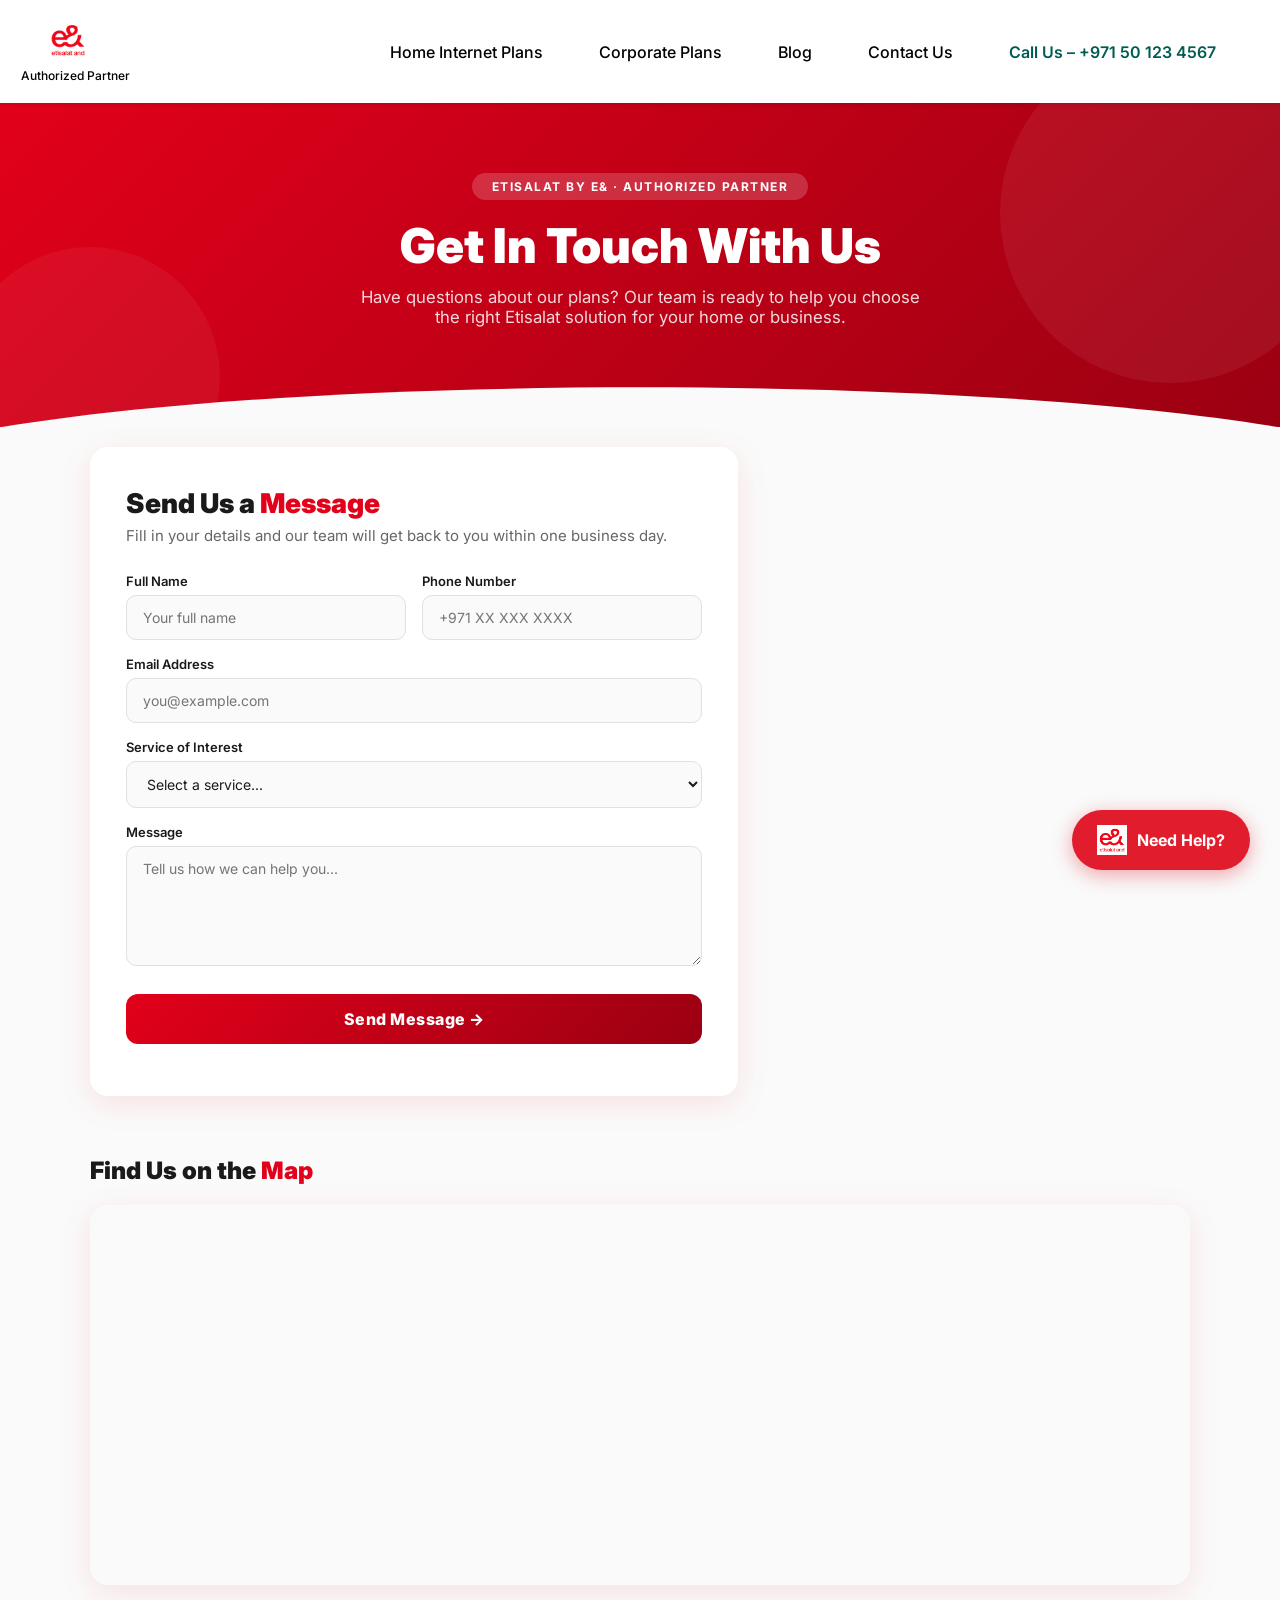
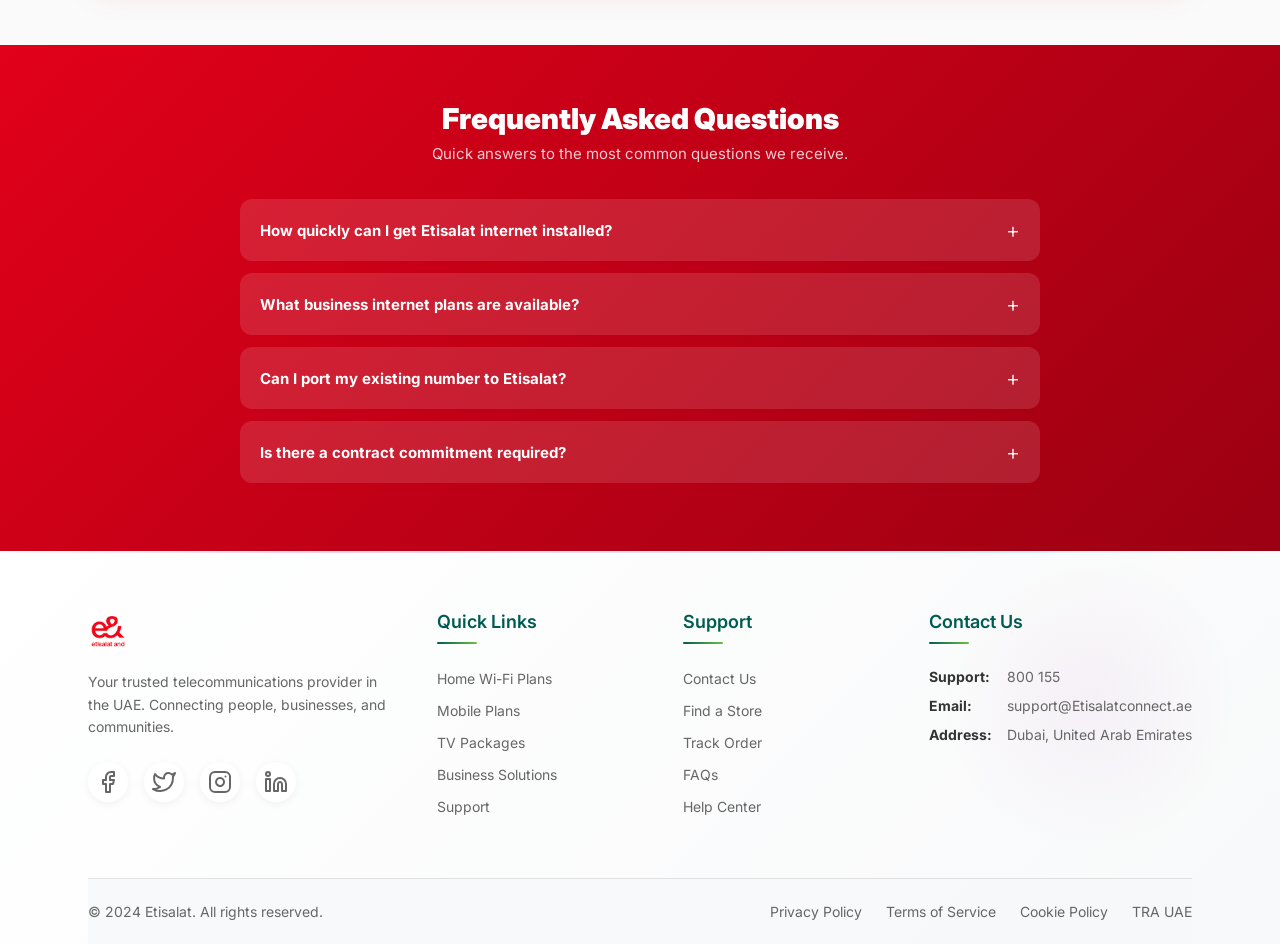
==== commit 8a538b18: "updated plans" ====
--- a/contact.html
+++ b/contact.html
@@ -205,8 +205,9 @@
                 --text-dark: #1a1a1a;
                 --text-muted: #666;
                 --radius: 18px;
-                --shadow: 0 8px 32px rgba(226,0,26,0.10);
-            }
+                --shadow: 0 8px 32px rgba(226, 0, 26, 0.10);
+            }
+
             .ct-hero {
                 background: linear-gradient(135deg, var(--red-1) 0%, var(--red-2) 100%);
                 padding: 70px 24px 100px;
@@ -214,25 +215,32 @@
                 position: relative;
                 overflow: hidden;
             }
+
             .ct-hero::before {
                 content: '';
                 position: absolute;
-                top: -60px; right: -60px;
-                width: 340px; height: 340px;
+                top: -60px;
+                right: -60px;
+                width: 340px;
+                height: 340px;
                 border-radius: 50%;
-                background: rgba(255,255,255,0.06);
-            }
+                background: rgba(255, 255, 255, 0.06);
+            }
+
             .ct-hero::after {
                 content: '';
                 position: absolute;
-                bottom: -80px; left: -40px;
-                width: 260px; height: 260px;
+                bottom: -80px;
+                left: -40px;
+                width: 260px;
+                height: 260px;
                 border-radius: 50%;
-                background: rgba(255,255,255,0.05);
-            }
+                background: rgba(255, 255, 255, 0.05);
+            }
+
             .ct-hero-badge {
                 display: inline-block;
-                background: rgba(255,255,255,0.18);
+                background: rgba(255, 255, 255, 0.18);
                 color: #fff;
                 font-size: 12px;
                 font-weight: 700;
@@ -242,6 +250,7 @@
                 padding: 6px 20px;
                 margin-bottom: 18px;
             }
+
             .ct-hero h1 {
                 color: #fff;
                 font-size: clamp(2rem, 5vw, 3rem);
@@ -251,16 +260,29 @@
                 position: relative;
                 z-index: 1;
             }
+
             .ct-hero p {
-                color: rgba(255,255,255,0.85);
+                color: rgba(255, 255, 255, 0.85);
                 font-size: 1.05rem;
                 max-width: 560px;
                 margin: 0 auto;
                 position: relative;
                 z-index: 1;
             }
-            .ct-hero-wave { position: absolute; bottom: 0; left: 0; width: 100%; line-height: 0; }
-            .ct-cards-section { background: var(--off-white); padding: 0 24px 40px; }
+
+            .ct-hero-wave {
+                position: absolute;
+                bottom: 0;
+                left: 0;
+                width: 100%;
+                line-height: 0;
+            }
+
+            .ct-cards-section {
+                background: var(--off-white);
+                padding: 0 24px 40px;
+            }
+
             .ct-cards-grid {
                 display: grid;
                 grid-template-columns: repeat(4, 1fr);
@@ -270,6 +292,7 @@
                 position: relative;
                 z-index: 10;
             }
+
             .ct-card {
                 background: #fff;
                 border-radius: var(--radius);
@@ -279,92 +302,453 @@
                 transition: transform 0.3s, box-shadow 0.3s;
                 border-top: 4px solid var(--red-1);
             }
-            .ct-card:hover { transform: translateY(-6px); box-shadow: 0 18px 40px rgba(226,0,26,0.16); }
+
+            .ct-card:hover {
+                transform: translateY(-6px);
+                box-shadow: 0 18px 40px rgba(226, 0, 26, 0.16);
+            }
+
             .ct-card-icon {
-                width: 56px; height: 56px;
+                width: 56px;
+                height: 56px;
                 background: linear-gradient(135deg, var(--red-1), var(--red-2));
                 border-radius: 14px;
-                display: flex; align-items: center; justify-content: center;
-                margin: 0 auto 16px; font-size: 22px;
-            }
-            .ct-card h3 { font-size: 14px; font-weight: 700; color: var(--text-dark); margin: 0 0 8px; text-transform: uppercase; letter-spacing: 0.5px; }
-            .ct-card p, .ct-card a { font-size: 14px; color: var(--text-muted); margin: 0; line-height: 1.5; text-decoration: none; }
-            .ct-card a:hover { color: var(--red-1); }
-            .ct-card-link { display: inline-block; margin-top: 10px; color: var(--red-1); font-weight: 700; font-size: 13px; border-bottom: 2px solid var(--red-1); padding-bottom: 1px; text-decoration: none; }
-            .ct-main { background: var(--off-white); padding: 20px 24px 60px; }
+                display: flex;
+                align-items: center;
+                justify-content: center;
+                margin: 0 auto 16px;
+                font-size: 22px;
+            }
+
+            .ct-card h3 {
+                font-size: 14px;
+                font-weight: 700;
+                color: var(--text-dark);
+                margin: 0 0 8px;
+                text-transform: uppercase;
+                letter-spacing: 0.5px;
+            }
+
+            .ct-card p,
+            .ct-card a {
+                font-size: 14px;
+                color: var(--text-muted);
+                margin: 0;
+                line-height: 1.5;
+                text-decoration: none;
+                word-wrap: break-word;
+                word-break: break-word;
+            }
+
+            .ct-card a:hover {
+                color: var(--red-1);
+            }
+
+            .ct-card-link {
+                display: inline-block;
+                margin-top: 10px;
+                color: var(--red-1);
+                font-weight: 700;
+                font-size: 13px;
+                border-bottom: 2px solid var(--red-1);
+                padding-bottom: 1px;
+                text-decoration: none;
+            }
+
+            .ct-main {
+                background: var(--off-white);
+                padding: 20px 24px 60px;
+            }
+
             .ct-main-inner {
-                max-width: 1100px; margin: 0 auto;
-                display: grid; grid-template-columns: 1fr 420px; gap: 32px; align-items: start;
-            }
-            .ct-form-panel { background: #fff; border-radius: var(--radius); box-shadow: var(--shadow); padding: 40px 36px; }
-            .ct-form-panel h2 { font-size: 1.7rem; font-weight: 900; color: var(--text-dark); margin: 0 0 6px; }
-            .ct-form-panel h2 span { color: var(--red-1); }
-            .ct-subtext { color: var(--text-muted); font-size: 15px; margin: 0 0 28px; }
-            .ct-form-row { display: grid; grid-template-columns: 1fr 1fr; gap: 16px; }
-            .ct-field { margin-bottom: 16px; }
-            .ct-field label { display: block; font-size: 13px; font-weight: 600; color: var(--text-dark); margin-bottom: 6px; }
-            .ct-field input, .ct-field select, .ct-field textarea {
-                width: 100%; padding: 13px 16px; border: 1.5px solid #e0e0e0;
-                border-radius: 10px; font-size: 14px; color: var(--text-dark);
-                background: #fafafa; outline: none; transition: border-color 0.25s, box-shadow 0.25s;
-                box-sizing: border-box; font-family: inherit;
-            }
-            .ct-field input:focus, .ct-field select:focus, .ct-field textarea:focus {
-                border-color: var(--red-1); box-shadow: 0 0 0 3px rgba(226,0,26,0.10); background: #fff;
-            }
-            .ct-field textarea { resize: vertical; min-height: 120px; }
+                max-width: 1100px;
+                margin: 0 auto;
+                display: grid;
+                grid-template-columns: 1fr 420px;
+                gap: 32px;
+                align-items: start;
+            }
+
+            .ct-form-panel {
+                background: #fff;
+                border-radius: var(--radius);
+                box-shadow: var(--shadow);
+                padding: 40px 36px;
+            }
+
+            .ct-form-panel h2 {
+                font-size: 1.7rem;
+                font-weight: 900;
+                color: var(--text-dark);
+                margin: 0 0 6px;
+            }
+
+            .ct-form-panel h2 span {
+                color: var(--red-1);
+            }
+
+            .ct-subtext {
+                color: var(--text-muted);
+                font-size: 15px;
+                margin: 0 0 28px;
+            }
+
+            .ct-form-row {
+                display: grid;
+                grid-template-columns: 1fr 1fr;
+                gap: 16px;
+            }
+
+            .ct-field {
+                margin-bottom: 16px;
+            }
+
+            .ct-field label {
+                display: block;
+                font-size: 13px;
+                font-weight: 600;
+                color: var(--text-dark);
+                margin-bottom: 6px;
+            }
+
+            .ct-field input,
+            .ct-field select,
+            .ct-field textarea {
+                width: 100%;
+                padding: 13px 16px;
+                border: 1.5px solid #e0e0e0;
+                border-radius: 10px;
+                font-size: 14px;
+                color: var(--text-dark);
+                background: #fafafa;
+                outline: none;
+                transition: border-color 0.25s, box-shadow 0.25s;
+                box-sizing: border-box;
+                font-family: inherit;
+            }
+
+            .ct-field input:focus,
+            .ct-field select:focus,
+            .ct-field textarea:focus {
+                border-color: var(--red-1);
+                box-shadow: 0 0 0 3px rgba(226, 0, 26, 0.10);
+                background: #fff;
+            }
+
+            .ct-field textarea {
+                resize: vertical;
+                min-height: 120px;
+            }
+
             .ct-submit-btn {
-                width: 100%; padding: 15px;
+                width: 100%;
+                padding: 15px;
                 background: linear-gradient(135deg, var(--red-1), var(--red-2));
-                color: #fff; font-size: 16px; font-weight: 800; border: none;
-                border-radius: 12px; cursor: pointer; letter-spacing: 0.5px;
-                transition: opacity 0.2s, transform 0.2s; margin-top: 8px;
-            }
-            .ct-submit-btn:hover { opacity: 0.92; transform: translateY(-2px); }
-            #ct-response { margin-top: 12px; font-size: 14px; text-align: center; font-weight: 600; color: var(--red-1); }
-            .ct-info-panel { display: flex; flex-direction: column; gap: 20px; }
+                color: #fff;
+                font-size: 16px;
+                font-weight: 800;
+                border: none;
+                border-radius: 12px;
+                cursor: pointer;
+                letter-spacing: 0.5px;
+                transition: opacity 0.2s, transform 0.2s;
+                margin-top: 8px;
+            }
+
+            .ct-submit-btn:hover {
+                opacity: 0.92;
+                transform: translateY(-2px);
+            }
+
+            #ct-response {
+                margin-top: 12px;
+                font-size: 14px;
+                text-align: center;
+                font-weight: 600;
+                color: var(--red-1);
+            }
+
+            .ct-info-panel {
+                display: flex;
+                flex-direction: column;
+                gap: 20px;
+            }
+
             .ct-info-box {
                 background: linear-gradient(135deg, var(--red-1) 0%, var(--red-2) 100%);
-                border-radius: var(--radius); padding: 32px 28px; color: #fff;
-            }
-            .ct-info-box h3 { font-size: 1.2rem; font-weight: 800; margin: 0 0 20px; }
-            .ct-info-item { display: flex; align-items: flex-start; gap: 14px; margin-bottom: 18px; }
-            .ct-info-item:last-child { margin-bottom: 0; }
-            .ct-info-icon { width: 40px; height: 40px; border-radius: 10px; background: rgba(255,255,255,0.18); display: flex; align-items: center; justify-content: center; font-size: 18px; flex-shrink: 0; }
-            .ct-info-text strong { display: block; font-size: 12px; opacity: 0.7; text-transform: uppercase; letter-spacing: 0.5px; margin-bottom: 2px; }
-            .ct-info-text span { font-size: 15px; font-weight: 600; }
-            .ct-info-text a { color: #fff; text-decoration: none; }
-            .ct-info-text a:hover { opacity: 0.85; }
-            .ct-hours-box { background: #fff; border-radius: var(--radius); box-shadow: var(--shadow); padding: 24px 28px; border-left: 4px solid var(--red-1); }
-            .ct-hours-box h3 { font-size: 15px; font-weight: 800; color: var(--text-dark); margin: 0 0 14px; }
-            .ct-hours-row { display: flex; justify-content: space-between; font-size: 14px; padding: 7px 0; border-bottom: 1px solid #f0f0f0; color: var(--text-dark); }
-            .ct-hours-row:last-child { border-bottom: none; }
-            .ct-hours-row .open { color: var(--red-1); font-weight: 700; }
-            .ct-map-section { padding: 0 24px 60px; background: var(--off-white); }
-            .ct-map-inner { max-width: 1100px; margin: 0 auto; }
-            .ct-map-inner h2 { font-size: 1.5rem; font-weight: 900; color: var(--text-dark); margin: 0 0 20px; }
-            .ct-map-inner h2 span { color: var(--red-1); }
-            .ct-map-frame { border-radius: var(--radius); overflow: hidden; box-shadow: var(--shadow); border: none; display: block; }
-            .ct-faq-section { background: linear-gradient(135deg, var(--red-1) 0%, var(--red-2) 100%); padding: 56px 24px; }
-            .ct-faq-inner { max-width: 800px; margin: 0 auto; text-align: center; }
-            .ct-faq-inner h2 { color: #fff; font-size: 1.8rem; font-weight: 900; margin: 0 0 8px; }
-            .ct-faq-inner > p { color: rgba(255,255,255,0.8); margin: 0 0 36px; font-size: 15px; }
-            .ct-faq-list { text-align: left; }
-            .ct-faq-item { background: rgba(255,255,255,0.12); border-radius: 12px; margin-bottom: 12px; overflow: hidden; }
-            .ct-faq-q { padding: 18px 20px; font-size: 15px; font-weight: 700; color: #fff; cursor: pointer; display: flex; justify-content: space-between; align-items: center; user-select: none; }
-            .ct-faq-q-icon { font-size: 22px; font-weight: 300; transition: transform 0.3s; }
-            .ct-faq-a { display: none; padding: 0 20px 18px; font-size: 14px; color: rgba(255,255,255,0.85); line-height: 1.65; }
-            .ct-faq-item.open .ct-faq-q-icon { transform: rotate(45deg); }
-            .ct-faq-item.open .ct-faq-a { display: block; }
+                border-radius: var(--radius);
+                padding: 32px 28px;
+                color: #fff;
+            }
+
+            .ct-info-box h3 {
+                font-size: 1.2rem;
+                font-weight: 800;
+                margin: 0 0 20px;
+            }
+
+            .ct-info-item {
+                display: flex;
+                align-items: flex-start;
+                gap: 14px;
+                margin-bottom: 18px;
+            }
+
+            .ct-info-item:last-child {
+                margin-bottom: 0;
+            }
+
+            .ct-info-icon {
+                width: 40px;
+                height: 40px;
+                border-radius: 10px;
+                background: rgba(255, 255, 255, 0.18);
+                display: flex;
+                align-items: center;
+                justify-content: center;
+                font-size: 18px;
+                flex-shrink: 0;
+            }
+
+            .ct-info-text strong {
+                display: block;
+                font-size: 12px;
+                opacity: 0.7;
+                text-transform: uppercase;
+                letter-spacing: 0.5px;
+                margin-bottom: 2px;
+            }
+
+            .ct-info-text span {
+                font-size: 15px;
+                font-weight: 600;
+            }
+
+            .ct-info-text a {
+                color: #fff;
+                text-decoration: none;
+            }
+
+            .ct-info-text a:hover {
+                opacity: 0.85;
+            }
+
+            .ct-hours-box {
+                background: #fff;
+                border-radius: var(--radius);
+                box-shadow: var(--shadow);
+                padding: 24px 28px;
+                border-left: 4px solid var(--red-1);
+            }
+
+            .ct-hours-box h3 {
+                font-size: 15px;
+                font-weight: 800;
+                color: var(--text-dark);
+                margin: 0 0 14px;
+            }
+
+            .ct-hours-row {
+                display: flex;
+                justify-content: space-between;
+                font-size: 14px;
+                padding: 7px 0;
+                border-bottom: 1px solid #f0f0f0;
+                color: var(--text-dark);
+            }
+
+            .ct-hours-row:last-child {
+                border-bottom: none;
+            }
+
+            .ct-hours-row .open {
+                color: var(--red-1);
+                font-weight: 700;
+            }
+
+            .ct-map-section {
+                padding: 0 24px 60px;
+                background: var(--off-white);
+            }
+
+            .ct-map-inner {
+                max-width: 1100px;
+                margin: 0 auto;
+            }
+
+            .ct-map-inner h2 {
+                font-size: 1.5rem;
+                font-weight: 900;
+                color: var(--text-dark);
+                margin: 0 0 20px;
+            }
+
+            .ct-map-inner h2 span {
+                color: var(--red-1);
+            }
+
+            .ct-map-frame {
+                border-radius: var(--radius);
+                overflow: hidden;
+                box-shadow: var(--shadow);
+                border: none;
+                display: block;
+            }
+
+            .ct-faq-section {
+                background: linear-gradient(135deg, var(--red-1) 0%, var(--red-2) 100%);
+                padding: 56px 24px;
+            }
+
+            .ct-faq-inner {
+                max-width: 800px;
+                margin: 0 auto;
+                text-align: center;
+            }
+
+            .ct-faq-inner h2 {
+                color: #fff;
+                font-size: 1.8rem;
+                font-weight: 900;
+                margin: 0 0 8px;
+            }
+
+            .ct-faq-inner>p {
+                color: rgba(255, 255, 255, 0.8);
+                margin: 0 0 36px;
+                font-size: 15px;
+            }
+
+            .ct-faq-list {
+                text-align: left;
+            }
+
+            .ct-faq-item {
+                background: rgba(255, 255, 255, 0.12);
+                border-radius: 12px;
+                margin-bottom: 12px;
+                overflow: hidden;
+            }
+
+            .ct-faq-q {
+                padding: 18px 20px;
+                font-size: 15px;
+                font-weight: 700;
+                color: #fff;
+                cursor: pointer;
+                display: flex;
+                justify-content: space-between;
+                align-items: center;
+                user-select: none;
+            }
+
+            .ct-faq-q-icon {
+                font-size: 22px;
+                font-weight: 300;
+                transition: transform 0.3s;
+            }
+
+            .ct-faq-a {
+                display: none;
+                padding: 0 20px 18px;
+                font-size: 14px;
+                color: rgba(255, 255, 255, 0.85);
+                line-height: 1.65;
+            }
+
+            .ct-faq-item.open .ct-faq-q-icon {
+                transform: rotate(45deg);
+            }
+
+            .ct-faq-item.open .ct-faq-a {
+                display: block;
+            }
+
             @media (max-width: 900px) {
-                .ct-cards-grid { grid-template-columns: repeat(2, 1fr); }
-                .ct-main-inner { grid-template-columns: 1fr; }
-            }
+                .ct-cards-grid {
+                    grid-template-columns: repeat(2, 1fr);
+                }
+
+                .ct-main-inner {
+                    grid-template-columns: 1fr;
+                }
+            }
+
             @media (max-width: 560px) {
-                .ct-form-row { grid-template-columns: 1fr; }
-                .ct-form-panel { padding: 28px 20px; }
-                .ct-cards-grid { grid-template-columns: 1fr 1fr; }
-                .ct-hero { padding: 50px 20px 80px; }
+                .ct-form-row {
+                    grid-template-columns: 1fr;
+                }
+
+                .ct-form-panel {
+                    padding: 28px 20px;
+                }
+
+                .ct-cards-grid {
+                    grid-template-columns: repeat(2, minmax(0, 1fr));
+                    gap: 12px;
+                }
+
+                .ct-hero {
+                    padding: 50px 20px 80px;
+                }
+            }
+
+            /* ==== ADDED MOBILE RESPONSIVENESS FIXES ==== */
+            @media (max-width: 768px) {
+
+                html,
+                body,
+                main {
+                    overflow-x: hidden !important;
+                    width: 100% !important;
+                    max-width: 100vw !important;
+                    margin: 0 !important;
+                    padding: 0 !important;
+                }
+
+                .ct-main-content {
+                    flex-direction: column !important;
+                    padding: 16px !important;
+                    gap: 24px !important;
+                    width: 100% !important;
+                    box-sizing: border-box !important;
+                }
+
+                .ct-form-panel,
+                .ct-info-panel {
+                    width: 100% !important;
+                    padding: 24px 16px !important;
+                    box-sizing: border-box !important;
+                    margin: 0 !important;
+                }
+
+                .ct-quick-links {
+                    flex-direction: column !important;
+                    gap: 16px !important;
+                    padding: 0 16px !important;
+                    width: 100% !important;
+                    box-sizing: border-box !important;
+                }
+
+                .ct-card {
+                    width: 100% !important;
+                    box-sizing: border-box !important;
+                    margin: 0 !important;
+                }
+
+                .hero-banner-content {
+                    padding: 40px 16px !important;
+                    width: 100% !important;
+                    box-sizing: border-box !important;
+                }
+
+                .faq-container,
+                .map-section {
+                    padding: 16px !important;
+                    width: 100% !important;
+                    box-sizing: border-box !important;
+                    margin: 0 !important;
+                }
             }
         </style>
 
@@ -372,54 +756,25 @@
         <section class="ct-hero">
             <div class="ct-hero-badge">Etisalat by e&amp; &middot; Authorized Partner</div>
             <h1>Get In Touch With Us</h1>
-            <p>Have questions about our plans? Our team is ready to help you choose the right Etisalat solution for your home or business.</p>
+            <p>Have questions about our plans? Our team is ready to help you choose the right Etisalat solution for your
+                home or business.</p>
             <div class="ct-hero-wave">
                 <svg viewBox="0 0 1440 60" fill="none" xmlns="http://www.w3.org/2000/svg" preserveAspectRatio="none">
-                    <path d="M0 60 C360 0 1080 0 1440 60 L1440 60 L0 60 Z" fill="#fafafa"/>
+                    <path d="M0 60 C360 0 1080 0 1440 60 L1440 60 L0 60 Z" fill="#fafafa" />
                 </svg>
             </div>
         </section>
 
         <!-- QUICK CONTACT CARDS -->
-        <section class="ct-cards-section">
-            <div class="ct-cards-grid">
-                <div class="ct-card">
-                    <div class="ct-card-icon">&#128222;</div>
-                    <h3>Call Us</h3>
-                    <p><a href="tel:800155">800 155</a></p>
-                    <p style="font-size:12px;margin-top:4px;color:#999">24/7 Customer Support</p>
-                    <a class="ct-card-link" href="tel:800155">Call Now &rarr;</a>
-                </div>
-                <div class="ct-card">
-                    <div class="ct-card-icon">&#128172;</div>
-                    <h3>WhatsApp</h3>
-                    <p><a href="https://wa.me/971555611339" target="_blank">+971 55 561 1339</a></p>
-                    <p style="font-size:12px;margin-top:4px;color:#999">Mon&ndash;Sat &middot; 9am &ndash; 9pm</p>
-                    <a class="ct-card-link" href="https://wa.me/971555611339" target="_blank">Chat Now &rarr;</a>
-                </div>
-                <div class="ct-card">
-                    <div class="ct-card-icon">&#9993;&#65039;</div>
-                    <h3>Email Us</h3>
-                    <p><a href="mailto:support@etisalatconnect.ae">support@etisalatconnect.ae</a></p>
-                    <p style="font-size:12px;margin-top:4px;color:#999">Response within 24 hrs</p>
-                    <a class="ct-card-link" href="mailto:support@etisalatconnect.ae">Send Email &rarr;</a>
-                </div>
-                <div class="ct-card">
-                    <div class="ct-card-icon">&#128205;</div>
-                    <h3>Visit Us</h3>
-                    <p>Dubai, United Arab Emirates</p>
-                    <p style="font-size:12px;margin-top:4px;color:#999">By appointment only</p>
-                    <a class="ct-card-link" href="#ct-map">View Map &rarr;</a>
-                </div>
-            </div>
-        </section>
+
 
         <!-- FORM + INFO -->
         <section class="ct-main">
             <div class="ct-main-inner">
                 <div class="ct-form-panel">
                     <h2>Send Us a <span>Message</span></h2>
-                    <p class="ct-subtext">Fill in your details and our team will get back to you within one business day.</p>
+                    <p class="ct-subtext">Fill in your details and our team will get back to you within one business
+                        day.</p>
                     <form id="contact-form">
                         <div class="ct-form-row">
                             <div class="ct-field">
@@ -456,46 +811,7 @@
                     <p id="ct-response"></p>
                 </div>
 
-                <div class="ct-info-panel">
-                    <div class="ct-info-box">
-                        <h3>Contact Information</h3>
-                        <div class="ct-info-item">
-                            <div class="ct-info-icon">&#128222;</div>
-                            <div class="ct-info-text">
-                                <strong>Phone Support</strong>
-                                <span><a href="tel:800155">800 155</a></span>
-                            </div>
-                        </div>
-                        <div class="ct-info-item">
-                            <div class="ct-info-icon">&#128172;</div>
-                            <div class="ct-info-text">
-                                <strong>WhatsApp Sales</strong>
-                                <span><a href="https://wa.me/971555611339" target="_blank">+971 55 561 1339</a></span>
-                            </div>
-                        </div>
-                        <div class="ct-info-item">
-                            <div class="ct-info-icon">&#9993;&#65039;</div>
-                            <div class="ct-info-text">
-                                <strong>Email</strong>
-                                <span><a href="mailto:support@etisalatconnect.ae">support@etisalatconnect.ae</a></span>
-                            </div>
-                        </div>
-                        <div class="ct-info-item">
-                            <div class="ct-info-icon">&#128205;</div>
-                            <div class="ct-info-text">
-                                <strong>Location</strong>
-                                <span>Dubai, United Arab Emirates</span>
-                            </div>
-                        </div>
-                    </div>
-                    <div class="ct-hours-box">
-                        <h3>&#9200; Business Hours</h3>
-                        <div class="ct-hours-row"><span>Monday &ndash; Friday</span><span class="open">9:00 AM &ndash; 9:00 PM</span></div>
-                        <div class="ct-hours-row"><span>Saturday</span><span class="open">10:00 AM &ndash; 7:00 PM</span></div>
-                        <div class="ct-hours-row"><span>Sunday</span><span style="color:#999">Closed</span></div>
-                        <div class="ct-hours-row"><span>24/7 Call Center</span><span class="open">Always Open</span></div>
-                    </div>
-                </div>
+
             </div>
         </section>
 
@@ -503,13 +819,10 @@
         <section class="ct-map-section" id="ct-map">
             <div class="ct-map-inner">
                 <h2>Find Us on the <span>Map</span></h2>
-                <iframe
-                    class="ct-map-frame"
+                <iframe class="ct-map-frame"
                     src="https://www.google.com/maps/embed?pb=!1m18!1m12!1m3!1d3609.2048655985!2d55.3027!3d25.2285!2m3!1f0!2f0!3f0!3m2!1i1024!2i768!4f13.1!3m3!1m2!1s0x0%3A0x0!2zMjXCsDEzJzQyLjYiTiA1NcKwMTgnMDkuNyJF!5e0!3m2!1sen!2sae!4v1630000000000!5m2!1sen!2sae"
-                    width="100%" height="380" style="border:0;"
-                    allowfullscreen="" loading="lazy"
-                    referrerpolicy="no-referrer-when-downgrade"
-                    title="Etisalat by e&amp; Office Location Dubai">
+                    width="100%" height="380" style="border:0;" allowfullscreen="" loading="lazy"
+                    referrerpolicy="no-referrer-when-downgrade" title="Etisalat by e&amp; Office Location Dubai">
                 </iframe>
             </div>
         </section>
@@ -525,28 +838,33 @@
                             How quickly can I get Etisalat internet installed?
                             <span class="ct-faq-q-icon">+</span>
                         </div>
-                        <div class="ct-faq-a">Installation is typically completed within 2&ndash;5 business days after order confirmation. Our team will contact you to schedule a convenient time.</div>
+                        <div class="ct-faq-a">Installation is typically completed within 2&ndash;5 business days after
+                            order confirmation. Our team will contact you to schedule a convenient time.</div>
                     </div>
                     <div class="ct-faq-item">
                         <div class="ct-faq-q" onclick="this.parentElement.classList.toggle('open')">
                             What business internet plans are available?
                             <span class="ct-faq-q-icon">+</span>
                         </div>
-                        <div class="ct-faq-a">We offer Business Starter Pro (1 Gbps, AED 279/month), Business Ultimate 200Mbps and 400Mbps fiber plans, and 5G Wireless plans. All include free installation and optional landline services.</div>
+                        <div class="ct-faq-a">We offer Business Starter Pro (1 Gbps, AED 279/month), Business Ultimate
+                            200Mbps and 400Mbps fiber plans, and 5G Wireless plans. All include free installation and
+                            optional landline services.</div>
                     </div>
                     <div class="ct-faq-item">
                         <div class="ct-faq-q" onclick="this.parentElement.classList.toggle('open')">
                             Can I port my existing number to Etisalat?
                             <span class="ct-faq-q-icon">+</span>
                         </div>
-                        <div class="ct-faq-a">Yes! We offer 3 months free porting on most business plans. Contact our sales team and we will handle the entire process for you.</div>
+                        <div class="ct-faq-a">Yes! We offer 3 months free porting on most business plans. Contact our
+                            sales team and we will handle the entire process for you.</div>
                     </div>
                     <div class="ct-faq-item">
                         <div class="ct-faq-q" onclick="this.parentElement.classList.toggle('open')">
                             Is there a contract commitment required?
                             <span class="ct-faq-q-icon">+</span>
                         </div>
-                        <div class="ct-faq-a">Most plans require a 12-month commitment to get the best pricing and priority support. Contact us for flexible options if needed.</div>
+                        <div class="ct-faq-a">Most plans require a 12-month commitment to get the best pricing and
+                            priority support. Contact us for flexible options if needed.</div>
                     </div>
                 </div>
             </div>
@@ -817,4 +1135,4 @@
     </div>
 </body>
 
-</html>
+</html>
--- a/styles_corp.css
+++ b/styles_corp.css
@@ -5,6 +5,7 @@
     --primary-light: #ffe0e0;
     --accent: #c0001a;
 }
+
 :root {
     --primary-teal: #005C52;
     --primary-green: #71BE44;
@@ -2022,6 +2023,20 @@
     display: none;
 }
 
+.plan-v3-scroll-spacer {
+    flex: 0 0 40px;
+    width: 40px;
+    height: 1px;
+    flex-shrink: 0;
+}
+
+@media (max-width: 768px) {
+    .plan-v3-scroll-spacer {
+        flex: 0 0 10px;
+        width: 10px;
+    }
+}
+
 .plan-v3-card {
     background: #fff;
     border-radius: 24px;
@@ -2059,11 +2074,17 @@
 .plan-v3-badge {
     background: #730014;
     color: #fff;
-    padding: 2px 10px;
-    border-radius: 6px;
-    font-size: 11px;
-    font-weight: 700;
-}
+    padding: 4px 12px;
+    border-radius: 50px;
+    font-size: 10px;
+    font-weight: 800;
+    text-transform: uppercase;
+    letter-spacing: 0.05em;
+    display: inline-flex;
+    align-items: center;
+    justify-content: center;
+}
+
 
 .plan-v3-title {
     font-size: 20px;
@@ -2939,15 +2960,18 @@
 
     .section-title-ultimate .gradient-bar,
     .section-title-essential .gradient-bar {
-        min-width: 280px !important;
-        height: 40px !important;
-        padding: 0 20px !important;
+        min-width: 250px !important;
+        height: auto !important;
+        min-height: 40px !important;
+        padding: 5px 20px !important;
     }
 
     .section-title-ultimate span,
     .section-title-essential span {
-        font-size: 1.8rem !important;
+        font-size: 1.6rem !important;
         letter-spacing: 1px !important;
+        line-height: 1.2 !important;
+        display: block !important;
     }
 }
 
@@ -2972,15 +2996,18 @@
 
     .section-title-ultimate .gradient-bar,
     .section-title-essential .gradient-bar {
-        min-width: 200px !important;
-        height: 36px !important;
-        padding: 0 15px !important;
+        min-width: 180px !important;
+        height: auto !important;
+        min-height: 36px !important;
+        padding: 5px 15px !important;
     }
 
     .section-title-ultimate span,
     .section-title-essential span {
-        font-size: 1.4rem !important;
+        font-size: 1.3rem !important;
         letter-spacing: 0.5px !important;
+        line-height: 1.2 !important;
+        display: block !important;
     }
 }
 
